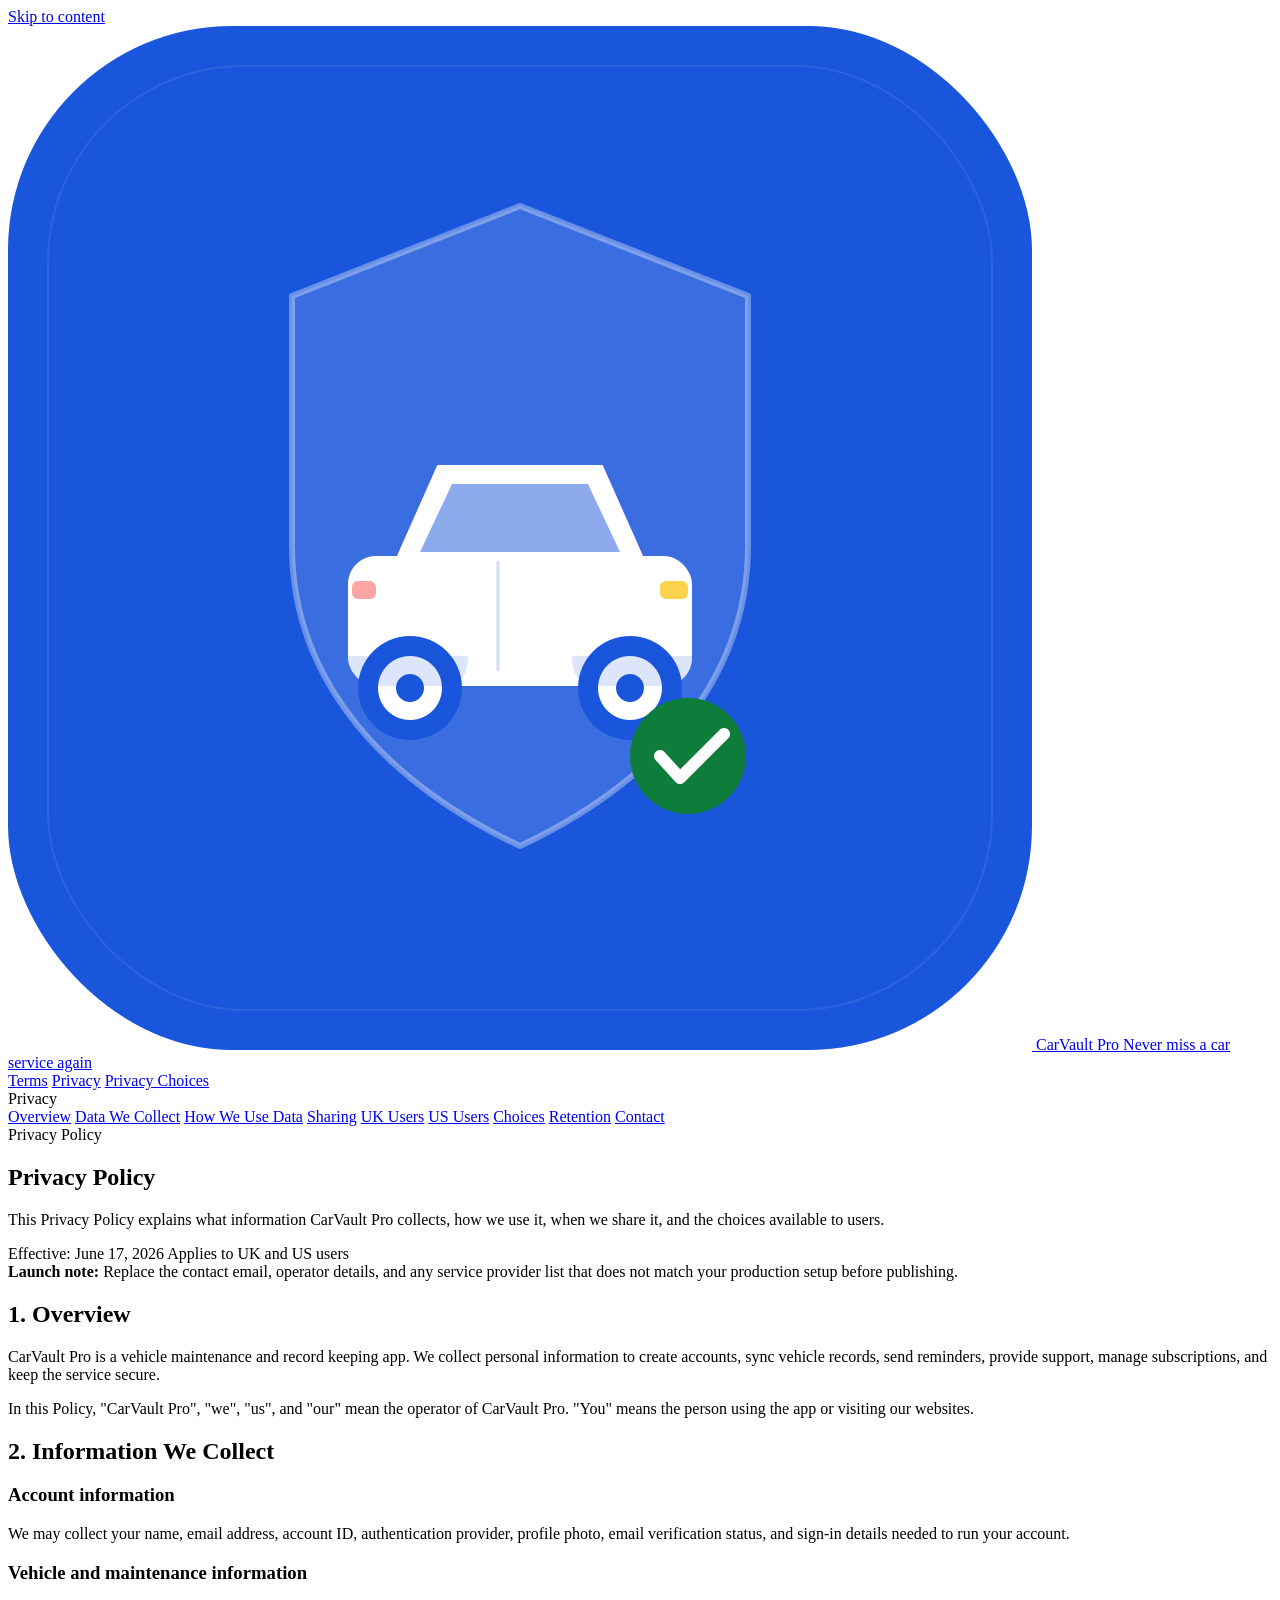
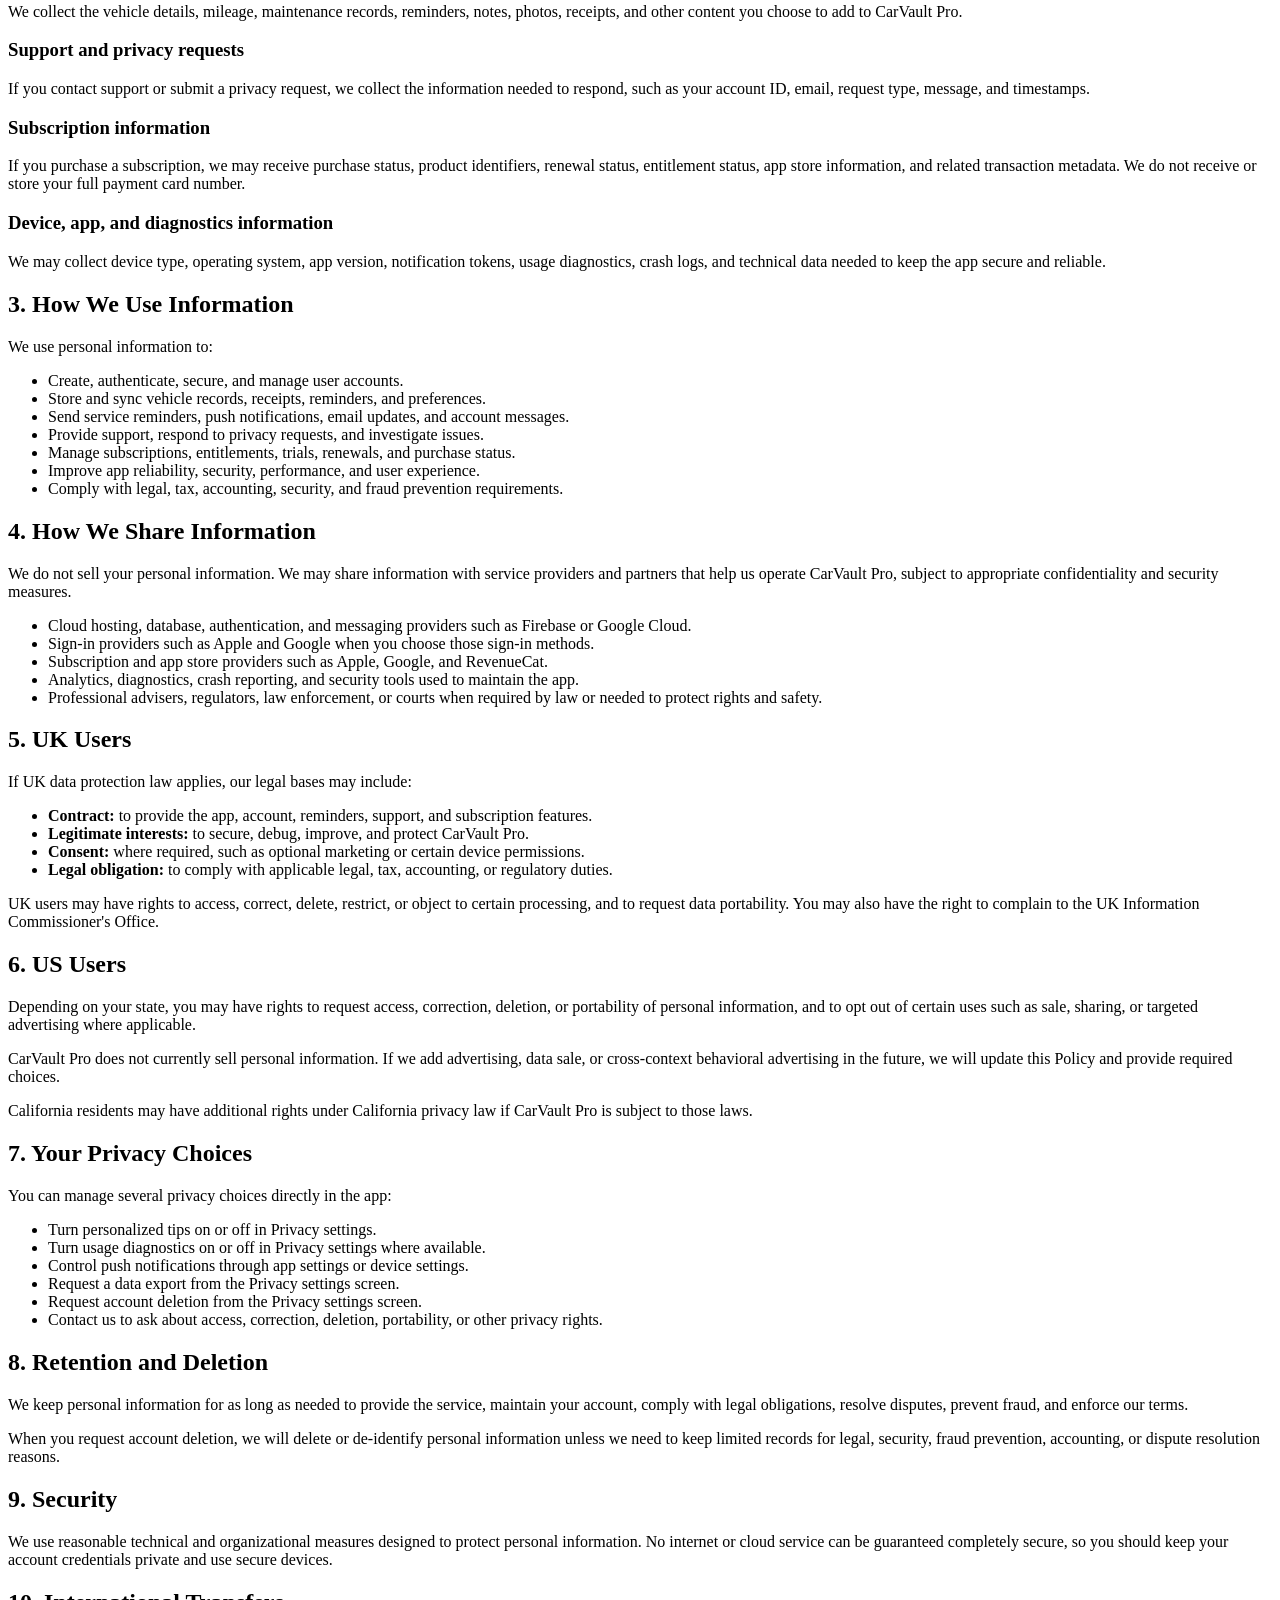
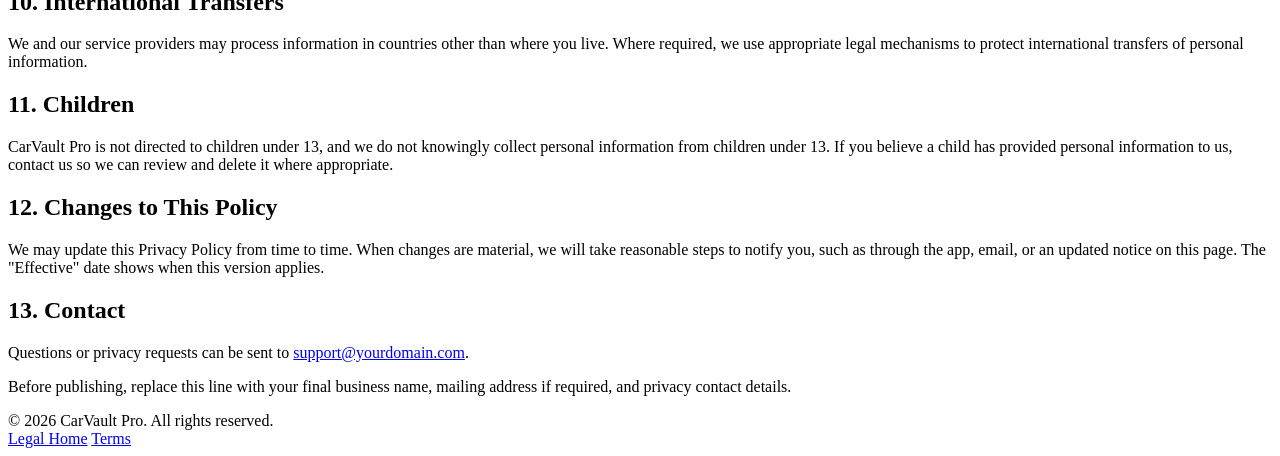
==== index.html @ 76d5ba8a "first commit" ====
<!doctype html>
<html lang="en">
  <head>
    <meta charset="utf-8">
    <meta name="viewport" content="width=device-width, initial-scale=1">
    <title>Privacy Policy | CarVault Pro</title>
    <meta
      name="description"
      content="Privacy Policy for CarVault Pro."
    >
    <link rel="icon" href="../assets/app_icon.png">
    <link rel="stylesheet" href="../styles.css">
  </head>
  <body>
    <a class="skip-link" href="#main">Skip to content</a>
    <header class="site-header">
      <div class="nav">
        <a class="brand" href="../index.html" aria-label="CarVault Pro legal home">
          <img class="brand-mark" src="../assets/app_icon.png" alt="">
          <span class="brand-text">
            <span class="brand-name">CarVault Pro</span>
            <span class="brand-tagline">Never miss a car service again</span>
          </span>
        </a>
        <nav class="nav-links" aria-label="Legal navigation">
          <a class="nav-link" href="../terms/">Terms</a>
          <a class="nav-link" aria-current="page" href="./">Privacy</a>
          <a class="nav-link" href="#choices">Privacy Choices</a>
        </nav>
      </div>
    </header>

    <main id="main" class="page-shell">
      <aside class="toc" aria-label="Privacy sections">
        <div class="toc-title">Privacy</div>
        <nav>
          <a href="#overview">Overview</a>
          <a href="#data">Data We Collect</a>
          <a href="#use">How We Use Data</a>
          <a href="#sharing">Sharing</a>
          <a href="#uk">UK Users</a>
          <a href="#us">US Users</a>
          <a href="#choices">Choices</a>
          <a href="#retention">Retention</a>
          <a href="#contact">Contact</a>
        </nav>
      </aside>

      <article class="legal-document">
        <header class="document-header">
          <span class="eyebrow">Privacy Policy</span>
          <h1>Privacy Policy</h1>
          <p class="lead">
            This Privacy Policy explains what information CarVault Pro collects,
            how we use it, when we share it, and the choices available to users.
          </p>
          <div class="document-meta">
            <span class="meta-pill">Effective: June 17, 2026</span>
            <span class="meta-pill">Applies to UK and US users</span>
          </div>
          <div class="notice-box">
            <strong>Launch note:</strong> Replace the contact email, operator
            details, and any service provider list that does not match your
            production setup before publishing.
          </div>
        </header>

        <section id="overview">
          <h2>1. Overview</h2>
          <p>
            CarVault Pro is a vehicle maintenance and record keeping app. We
            collect personal information to create accounts, sync vehicle
            records, send reminders, provide support, manage subscriptions, and
            keep the service secure.
          </p>
          <p>
            In this Policy, "CarVault Pro", "we", "us", and "our" mean the
            operator of CarVault Pro. "You" means the person using the app or
            visiting our websites.
          </p>
        </section>

        <section id="data">
          <h2>2. Information We Collect</h2>
          <h3>Account information</h3>
          <p>
            We may collect your name, email address, account ID, authentication
            provider, profile photo, email verification status, and sign-in
            details needed to run your account.
          </p>

          <h3>Vehicle and maintenance information</h3>
          <p>
            We collect the vehicle details, mileage, maintenance records,
            reminders, notes, photos, receipts, and other content you choose to
            add to CarVault Pro.
          </p>

          <h3>Support and privacy requests</h3>
          <p>
            If you contact support or submit a privacy request, we collect the
            information needed to respond, such as your account ID, email,
            request type, message, and timestamps.
          </p>

          <h3>Subscription information</h3>
          <p>
            If you purchase a subscription, we may receive purchase status,
            product identifiers, renewal status, entitlement status, app store
            information, and related transaction metadata. We do not receive or
            store your full payment card number.
          </p>

          <h3>Device, app, and diagnostics information</h3>
          <p>
            We may collect device type, operating system, app version,
            notification tokens, usage diagnostics, crash logs, and technical
            data needed to keep the app secure and reliable.
          </p>
        </section>

        <section id="use">
          <h2>3. How We Use Information</h2>
          <p>We use personal information to:</p>
          <ul>
            <li>Create, authenticate, secure, and manage user accounts.</li>
            <li>Store and sync vehicle records, receipts, reminders, and preferences.</li>
            <li>Send service reminders, push notifications, email updates, and account messages.</li>
            <li>Provide support, respond to privacy requests, and investigate issues.</li>
            <li>Manage subscriptions, entitlements, trials, renewals, and purchase status.</li>
            <li>Improve app reliability, security, performance, and user experience.</li>
            <li>Comply with legal, tax, accounting, security, and fraud prevention requirements.</li>
          </ul>
        </section>

        <section id="sharing">
          <h2>4. How We Share Information</h2>
          <p>
            We do not sell your personal information. We may share information
            with service providers and partners that help us operate CarVault
            Pro, subject to appropriate confidentiality and security measures.
          </p>
          <ul>
            <li>Cloud hosting, database, authentication, and messaging providers such as Firebase or Google Cloud.</li>
            <li>Sign-in providers such as Apple and Google when you choose those sign-in methods.</li>
            <li>Subscription and app store providers such as Apple, Google, and RevenueCat.</li>
            <li>Analytics, diagnostics, crash reporting, and security tools used to maintain the app.</li>
            <li>Professional advisers, regulators, law enforcement, or courts when required by law or needed to protect rights and safety.</li>
          </ul>
        </section>

        <section id="uk">
          <h2>5. UK Users</h2>
          <p>
            If UK data protection law applies, our legal bases may include:
          </p>
          <ul>
            <li><strong>Contract:</strong> to provide the app, account, reminders, support, and subscription features.</li>
            <li><strong>Legitimate interests:</strong> to secure, debug, improve, and protect CarVault Pro.</li>
            <li><strong>Consent:</strong> where required, such as optional marketing or certain device permissions.</li>
            <li><strong>Legal obligation:</strong> to comply with applicable legal, tax, accounting, or regulatory duties.</li>
          </ul>
          <p>
            UK users may have rights to access, correct, delete, restrict, or
            object to certain processing, and to request data portability. You
            may also have the right to complain to the UK Information
            Commissioner's Office.
          </p>
        </section>

        <section id="us">
          <h2>6. US Users</h2>
          <p>
            Depending on your state, you may have rights to request access,
            correction, deletion, or portability of personal information, and to
            opt out of certain uses such as sale, sharing, or targeted
            advertising where applicable.
          </p>
          <p>
            CarVault Pro does not currently sell personal information. If we add
            advertising, data sale, or cross-context behavioral advertising in
            the future, we will update this Policy and provide required choices.
          </p>
          <p>
            California residents may have additional rights under California
            privacy law if CarVault Pro is subject to those laws.
          </p>
        </section>

        <section id="choices">
          <h2>7. Your Privacy Choices</h2>
          <p>
            You can manage several privacy choices directly in the app:
          </p>
          <ul>
            <li>Turn personalized tips on or off in Privacy settings.</li>
            <li>Turn usage diagnostics on or off in Privacy settings where available.</li>
            <li>Control push notifications through app settings or device settings.</li>
            <li>Request a data export from the Privacy settings screen.</li>
            <li>Request account deletion from the Privacy settings screen.</li>
            <li>Contact us to ask about access, correction, deletion, portability, or other privacy rights.</li>
          </ul>
        </section>

        <section id="retention">
          <h2>8. Retention and Deletion</h2>
          <p>
            We keep personal information for as long as needed to provide the
            service, maintain your account, comply with legal obligations,
            resolve disputes, prevent fraud, and enforce our terms.
          </p>
          <p>
            When you request account deletion, we will delete or de-identify
            personal information unless we need to keep limited records for
            legal, security, fraud prevention, accounting, or dispute resolution
            reasons.
          </p>
        </section>

        <section id="security">
          <h2>9. Security</h2>
          <p>
            We use reasonable technical and organizational measures designed to
            protect personal information. No internet or cloud service can be
            guaranteed completely secure, so you should keep your account
            credentials private and use secure devices.
          </p>
        </section>

        <section id="international">
          <h2>10. International Transfers</h2>
          <p>
            We and our service providers may process information in countries
            other than where you live. Where required, we use appropriate legal
            mechanisms to protect international transfers of personal
            information.
          </p>
        </section>

        <section id="children">
          <h2>11. Children</h2>
          <p>
            CarVault Pro is not directed to children under 13, and we do not
            knowingly collect personal information from children under 13. If
            you believe a child has provided personal information to us, contact
            us so we can review and delete it where appropriate.
          </p>
        </section>

        <section id="changes">
          <h2>12. Changes to This Policy</h2>
          <p>
            We may update this Privacy Policy from time to time. When changes
            are material, we will take reasonable steps to notify you, such as
            through the app, email, or an updated notice on this page. The
            "Effective" date shows when this version applies.
          </p>
        </section>

        <section id="contact">
          <h2>13. Contact</h2>
          <p>
            Questions or privacy requests can be sent to
            <a href="mailto:support@yourdomain.com">support@yourdomain.com</a>.
          </p>
          <p>
            Before publishing, replace this line with your final business name,
            mailing address if required, and privacy contact details.
          </p>
        </section>
      </article>
    </main>

    <footer class="site-footer">
      <div class="footer-inner">
        <span>&copy; 2026 CarVault Pro. All rights reserved.</span>
        <nav class="footer-links" aria-label="Footer navigation">
          <a href="../index.html">Legal Home</a>
          <a href="../terms/">Terms</a>
        </nav>
      </div>
    </footer>
  </body>
</html>
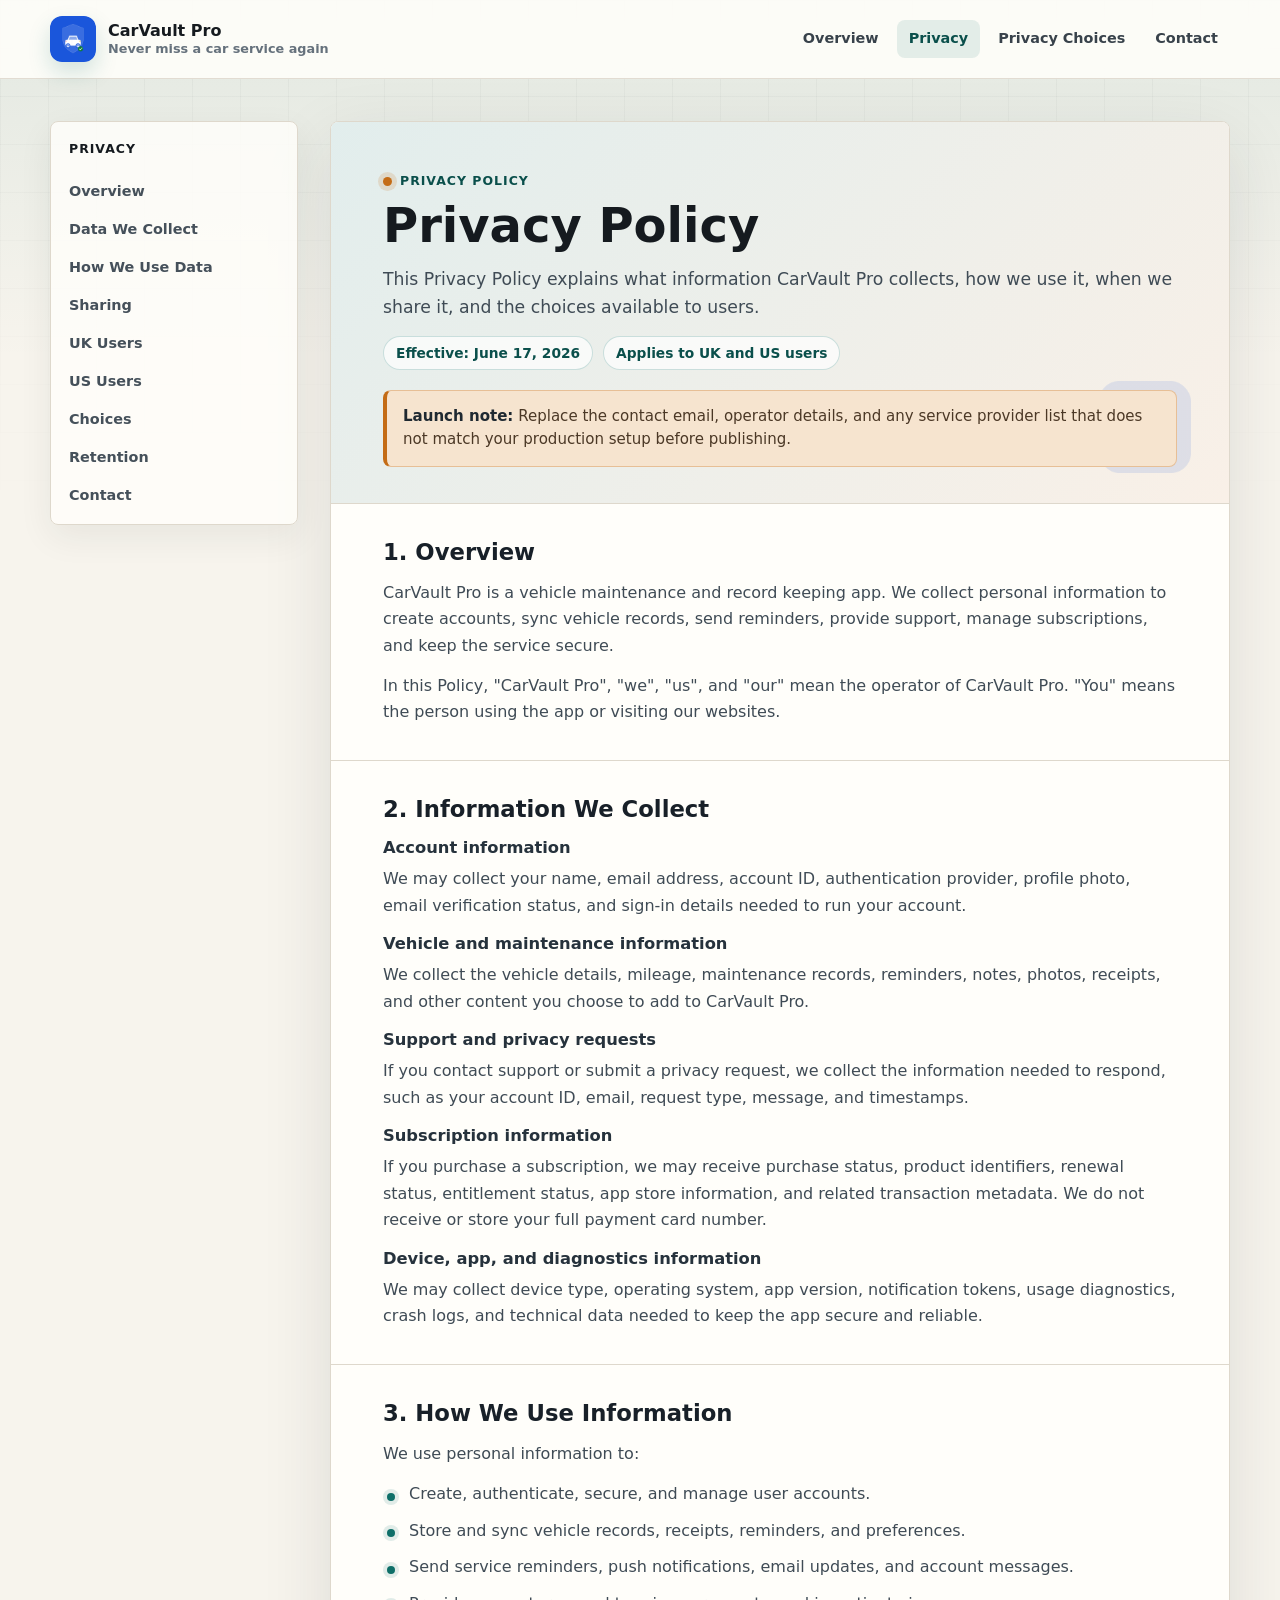
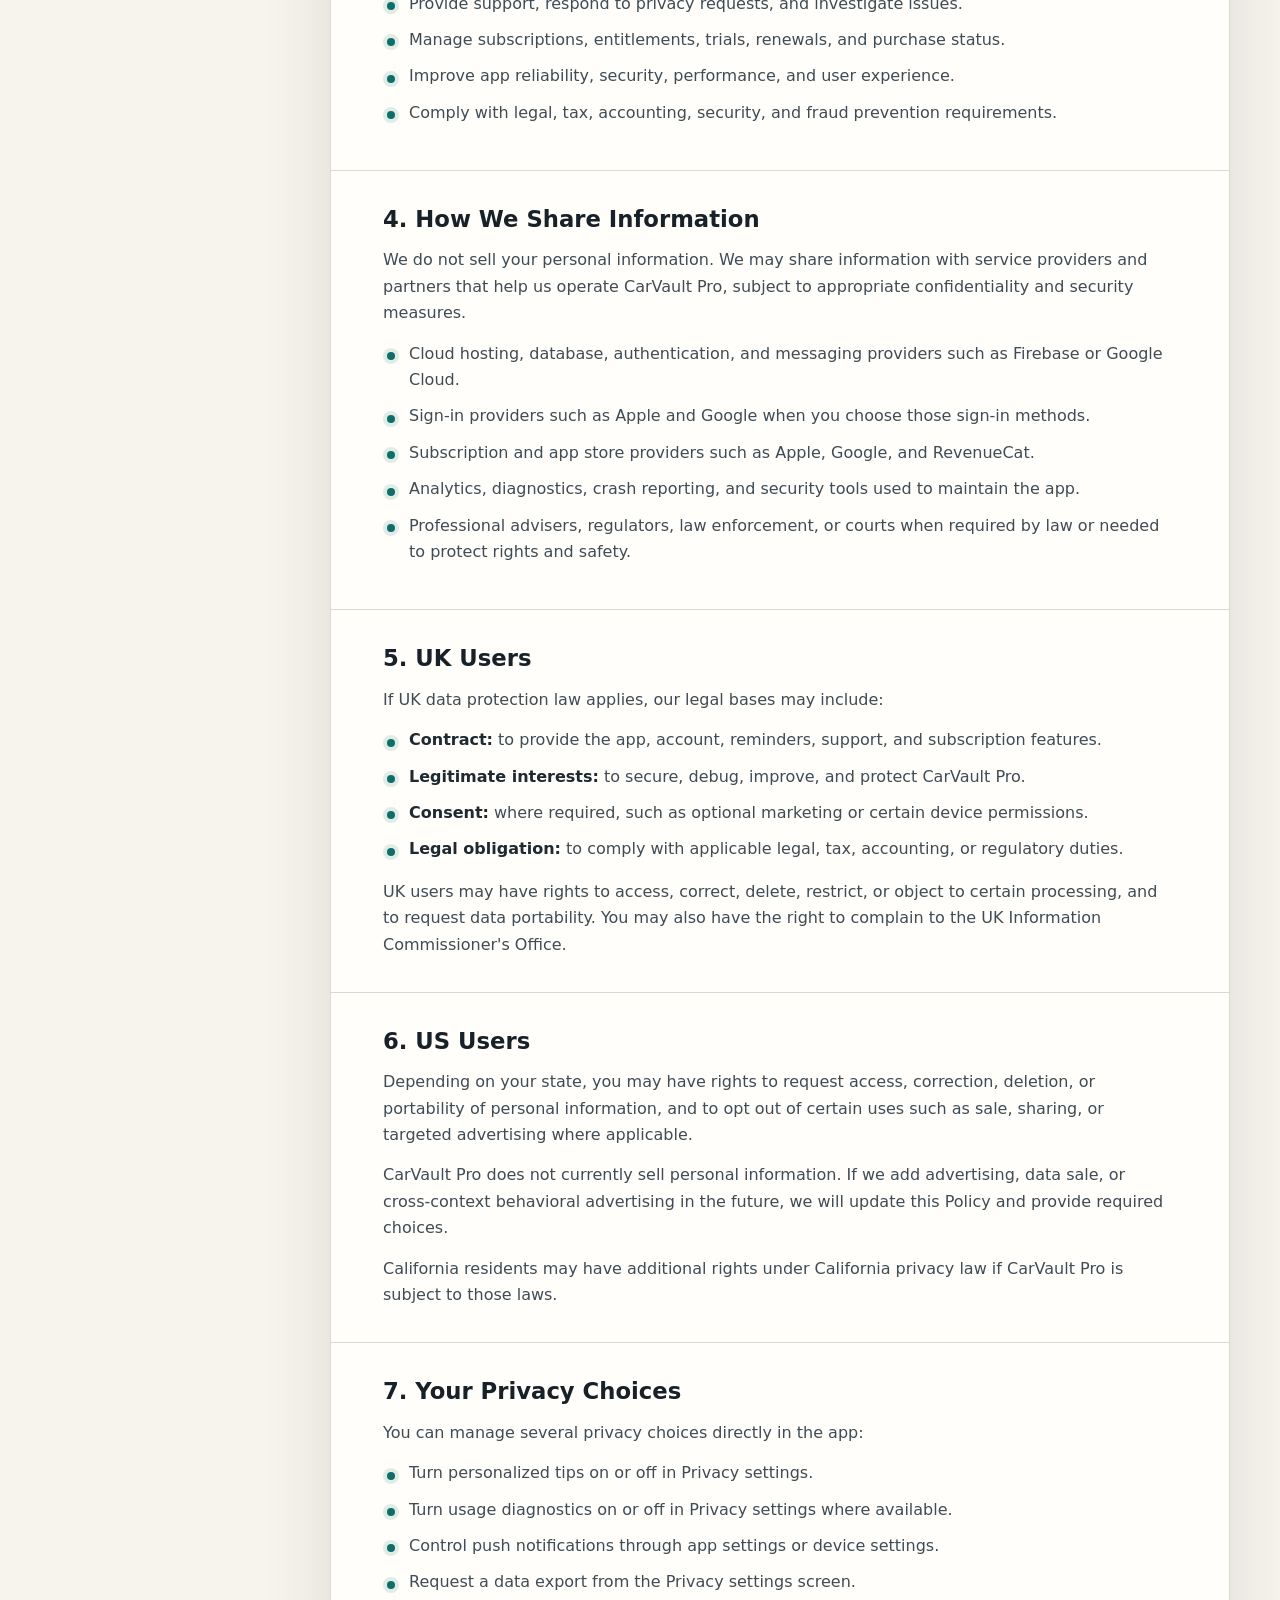
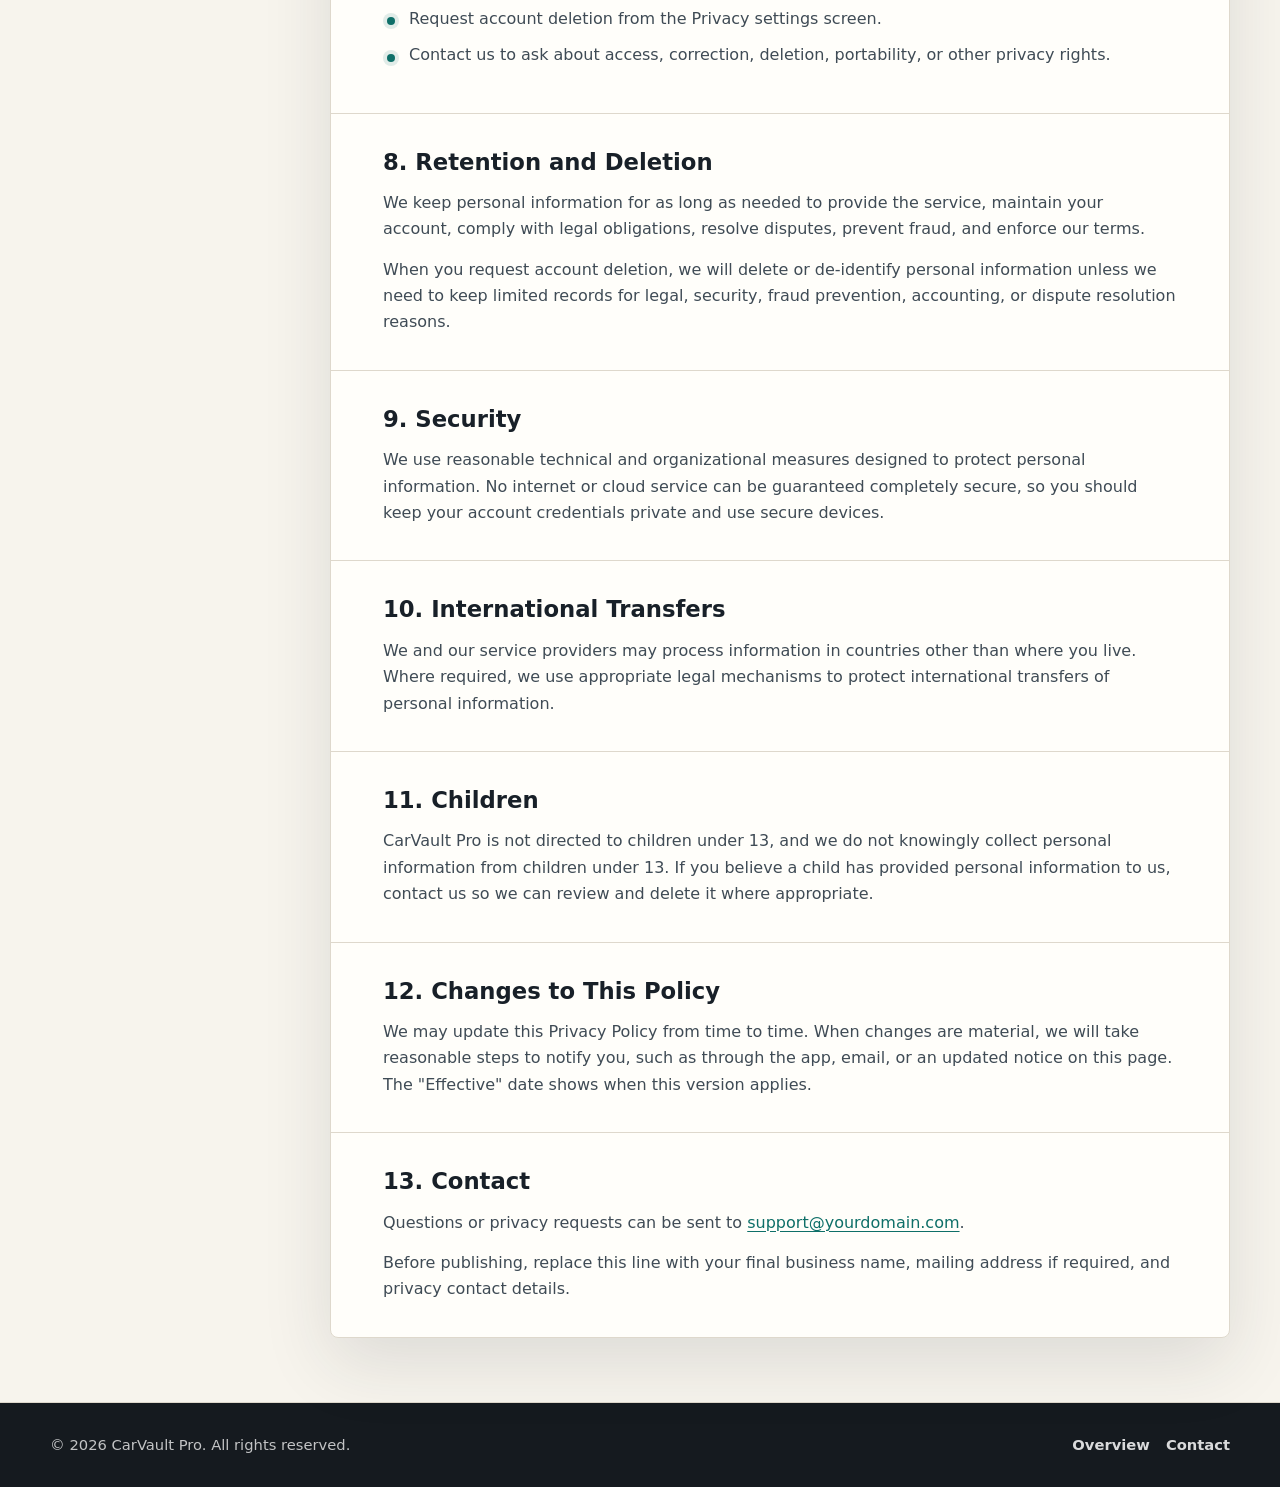
==== commit 255b224f: "latest" ====
--- a/index.html
+++ b/index.html
@@ -8,24 +8,692 @@
       name="description"
       content="Privacy Policy for CarVault Pro."
     >
-    <link rel="icon" href="../assets/app_icon.png">
-    <link rel="stylesheet" href="../styles.css">
+    <link rel="icon" href="assets/app_icon.png">
+    <style>
+      :root {
+        --bg: #f7f4ed;
+        --surface: #fffefa;
+        --surface-strong: #ffffff;
+        --ink: #151a1f;
+        --muted: #65717c;
+        --line: #ded8cc;
+        --brand: #0e6f68;
+        --brand-strong: #0a4f4b;
+        --accent: #c46c16;
+        --accent-soft: #f6e4cf;
+        --shadow: 0 24px 70px rgba(31, 39, 46, 0.12);
+        --radius: 8px;
+        --header-height: 78px;
+      }
+
+      * {
+        box-sizing: border-box;
+      }
+
+      html {
+        scroll-behavior: smooth;
+        scroll-padding-top: 104px;
+      }
+
+      body {
+        margin: 0;
+        min-width: 320px;
+        overflow-x: hidden;
+        color: var(--ink);
+        background:
+          linear-gradient(180deg, rgba(14, 111, 104, 0.09) 0, rgba(14, 111, 104, 0) 360px),
+          var(--bg);
+        font-family:
+          Inter, ui-sans-serif, system-ui, -apple-system, BlinkMacSystemFont,
+          "Segoe UI", sans-serif;
+        line-height: 1.65;
+        text-rendering: optimizeLegibility;
+      }
+
+      body::before {
+        position: fixed;
+        inset: 0;
+        z-index: -1;
+        pointer-events: none;
+        content: "";
+        background-image:
+          linear-gradient(rgba(21, 26, 31, 0.035) 1px, transparent 1px),
+          linear-gradient(90deg, rgba(21, 26, 31, 0.035) 1px, transparent 1px);
+        background-size: 48px 48px;
+        mask-image: linear-gradient(180deg, #000 0, transparent 520px);
+      }
+
+      a {
+        color: var(--brand);
+        text-decoration-thickness: 0.08em;
+        text-underline-offset: 0.2em;
+      }
+
+      a:hover {
+        color: var(--brand-strong);
+      }
+
+      .skip-link {
+        position: fixed;
+        top: 12px;
+        left: 12px;
+        z-index: 20;
+        padding: 10px 14px;
+        border-radius: var(--radius);
+        color: var(--surface-strong);
+        background: var(--ink);
+        transform: translateY(-150%);
+        transition: transform 160ms ease;
+      }
+
+      .skip-link:focus {
+        transform: translateY(0);
+      }
+
+      .site-header {
+        position: sticky;
+        top: 0;
+        z-index: 10;
+        border-bottom: 1px solid rgba(222, 216, 204, 0.86);
+        background: rgba(255, 254, 250, 0.88);
+        backdrop-filter: blur(18px);
+      }
+
+      .nav,
+      .page-shell,
+      .footer-inner {
+        width: min(1180px, calc(100% - 48px));
+        margin: 0 auto;
+      }
+
+      .nav {
+        min-height: var(--header-height);
+        display: flex;
+        align-items: center;
+        justify-content: space-between;
+        gap: 24px;
+      }
+
+      .brand {
+        min-width: 0;
+        display: inline-flex;
+        align-items: center;
+        gap: 12px;
+        color: var(--ink);
+        text-decoration: none;
+      }
+
+      .brand-mark {
+        width: 46px;
+        height: 46px;
+        flex: 0 0 auto;
+        border-radius: 12px;
+        box-shadow: 0 10px 22px rgba(14, 111, 104, 0.18);
+      }
+
+      .brand-text {
+        min-width: 0;
+        display: grid;
+        gap: 1px;
+      }
+
+      .brand-name {
+        overflow: hidden;
+        color: var(--ink);
+        font-size: 1rem;
+        font-weight: 800;
+        line-height: 1.2;
+        text-overflow: ellipsis;
+        white-space: nowrap;
+      }
+
+      .brand-tagline {
+        overflow: hidden;
+        color: var(--muted);
+        font-size: 0.8rem;
+        font-weight: 600;
+        line-height: 1.2;
+        text-overflow: ellipsis;
+        white-space: nowrap;
+      }
+
+      .nav-links {
+        display: flex;
+        align-items: center;
+        gap: 6px;
+      }
+
+      .nav-link {
+        min-height: 38px;
+        display: inline-flex;
+        align-items: center;
+        justify-content: center;
+        padding: 8px 12px;
+        border-radius: var(--radius);
+        color: #38424b;
+        font-size: 0.9rem;
+        font-weight: 700;
+        line-height: 1.2;
+        text-decoration: none;
+        white-space: nowrap;
+      }
+
+      .nav-link:hover,
+      .nav-link[aria-current="page"] {
+        color: var(--brand-strong);
+        background: rgba(14, 111, 104, 0.1);
+      }
+
+      .page-shell {
+        display: grid;
+        grid-template-columns: 248px minmax(0, 1fr);
+        gap: 32px;
+        align-items: start;
+        padding: 42px 0 64px;
+      }
+
+      .toc {
+        position: sticky;
+        top: calc(var(--header-height) + 22px);
+        min-width: 0;
+        overflow: hidden;
+        border: 1px solid var(--line);
+        border-radius: var(--radius);
+        background: rgba(255, 254, 250, 0.82);
+        box-shadow: 0 12px 34px rgba(31, 39, 46, 0.07);
+      }
+
+      .toc-title {
+        padding: 17px 18px 12px;
+        color: var(--ink);
+        font-size: 0.78rem;
+        font-weight: 850;
+        letter-spacing: 0.08em;
+        text-transform: uppercase;
+      }
+
+      .toc nav {
+        display: grid;
+        padding: 0 10px 10px;
+      }
+
+      .toc a {
+        min-height: 38px;
+        display: flex;
+        align-items: center;
+        padding: 8px;
+        border-radius: var(--radius);
+        color: #45505a;
+        font-size: 0.9rem;
+        font-weight: 700;
+        line-height: 1.25;
+        text-decoration: none;
+      }
+
+      .toc a:hover,
+      .toc a:focus-visible {
+        color: var(--brand-strong);
+        background: rgba(14, 111, 104, 0.1);
+        outline: none;
+      }
+
+      .legal-document {
+        min-width: 0;
+        overflow: hidden;
+        border: 1px solid var(--line);
+        border-radius: var(--radius);
+        background: var(--surface);
+        box-shadow: var(--shadow);
+      }
+
+      .document-header {
+        position: relative;
+        padding: 46px 52px 36px;
+        border-bottom: 1px solid var(--line);
+        background:
+          linear-gradient(135deg, rgba(14, 111, 104, 0.12), rgba(196, 108, 22, 0.1)),
+          var(--surface-strong);
+      }
+
+      .document-header::after {
+        position: absolute;
+        right: 38px;
+        bottom: 30px;
+        width: 92px;
+        height: 92px;
+        content: "";
+        background: url("assets/app_icon.png") center / contain no-repeat;
+        opacity: 0.11;
+      }
+
+      .eyebrow {
+        display: inline-flex;
+        align-items: center;
+        gap: 8px;
+        margin-bottom: 12px;
+        color: var(--brand-strong);
+        font-size: 0.78rem;
+        font-weight: 850;
+        letter-spacing: 0.08em;
+        line-height: 1.2;
+        text-transform: uppercase;
+      }
+
+      .eyebrow::before {
+        width: 9px;
+        height: 9px;
+        border-radius: 99px;
+        content: "";
+        background: var(--accent);
+        box-shadow: 0 0 0 5px rgba(196, 108, 22, 0.16);
+      }
+
+      h1,
+      h2,
+      h3,
+      p {
+        margin-top: 0;
+      }
+
+      h1 {
+        max-width: 720px;
+        margin-bottom: 14px;
+        font-size: 3rem;
+        line-height: 1.04;
+        letter-spacing: 0;
+      }
+
+      h2 {
+        margin-bottom: 14px;
+        color: #182028;
+        font-size: 1.42rem;
+        line-height: 1.25;
+        letter-spacing: 0;
+      }
+
+      h3 {
+        margin-bottom: 8px;
+        color: #26323c;
+        font-size: 1.02rem;
+        line-height: 1.3;
+        letter-spacing: 0;
+      }
+
+      .lead {
+        max-width: 760px;
+        margin-bottom: 22px;
+        color: #3f4b55;
+        font-size: 1.08rem;
+        line-height: 1.65;
+      }
+
+      .document-meta {
+        display: flex;
+        flex-wrap: wrap;
+        gap: 10px;
+        margin-bottom: 20px;
+      }
+
+      .meta-pill {
+        display: inline-flex;
+        align-items: center;
+        min-height: 34px;
+        padding: 7px 12px;
+        border: 1px solid rgba(14, 111, 104, 0.2);
+        border-radius: 999px;
+        color: var(--brand-strong);
+        background: rgba(255, 255, 255, 0.7);
+        font-size: 0.86rem;
+        font-weight: 800;
+        line-height: 1.2;
+      }
+
+      .notice-box {
+        position: relative;
+        z-index: 1;
+        max-width: 840px;
+        padding: 14px 16px;
+        border: 1px solid rgba(196, 108, 22, 0.3);
+        border-left: 4px solid var(--accent);
+        border-radius: var(--radius);
+        color: #4b3826;
+        background: var(--accent-soft);
+        font-size: 0.94rem;
+        line-height: 1.55;
+      }
+
+      .legal-document section {
+        padding: 34px 52px;
+        border-bottom: 1px solid var(--line);
+      }
+
+      .legal-document section:last-child {
+        border-bottom: 0;
+      }
+
+      .legal-document p {
+        max-width: 850px;
+        margin-bottom: 14px;
+        color: #3f4b55;
+        overflow-wrap: break-word;
+      }
+
+      .legal-document p:last-child,
+      .legal-document ul:last-child {
+        margin-bottom: 0;
+      }
+
+      .legal-document ul {
+        max-width: 870px;
+        margin: 0 0 16px;
+        padding-left: 0;
+        list-style: none;
+      }
+
+      .legal-document li {
+        position: relative;
+        margin: 10px 0;
+        padding-left: 26px;
+        color: #3f4b55;
+        overflow-wrap: break-word;
+      }
+
+      .legal-document li::before {
+        position: absolute;
+        top: 0.72em;
+        left: 4px;
+        width: 8px;
+        height: 8px;
+        border-radius: 99px;
+        content: "";
+        background: var(--brand);
+        box-shadow: 0 0 0 4px rgba(14, 111, 104, 0.12);
+      }
+
+      strong {
+        color: #1f2931;
+      }
+
+      .site-footer {
+        border-top: 1px solid var(--line);
+        background: #151a1f;
+        color: rgba(255, 255, 255, 0.74);
+      }
+
+      .footer-inner {
+        min-height: 84px;
+        display: flex;
+        align-items: center;
+        justify-content: space-between;
+        gap: 18px;
+        padding: 20px 0;
+        font-size: 0.92rem;
+      }
+
+      .footer-links {
+        display: flex;
+        align-items: center;
+        gap: 16px;
+      }
+
+      .footer-links a {
+        color: rgba(255, 255, 255, 0.84);
+        font-weight: 700;
+        text-decoration: none;
+      }
+
+      .footer-links a:hover {
+        color: #ffffff;
+      }
+
+      :focus-visible {
+        outline: 3px solid rgba(14, 111, 104, 0.32);
+        outline-offset: 3px;
+      }
+
+      @media (max-width: 940px) {
+        :root {
+          --header-height: 72px;
+        }
+
+        .nav,
+        .page-shell,
+        .footer-inner {
+          width: min(100% - 32px, 760px);
+        }
+
+        .nav {
+          gap: 16px;
+        }
+
+        .brand-tagline {
+          display: none;
+        }
+
+        .nav-links {
+          overflow-x: auto;
+          justify-content: flex-end;
+          max-width: 56vw;
+          padding: 8px 0;
+          scrollbar-width: none;
+        }
+
+        .nav-links::-webkit-scrollbar {
+          display: none;
+        }
+
+        .page-shell {
+          grid-template-columns: minmax(0, 1fr);
+          gap: 18px;
+          padding-top: 24px;
+        }
+
+        .toc {
+          position: static;
+        }
+
+        .toc-title {
+          display: none;
+        }
+
+        .toc nav {
+          display: flex;
+          gap: 6px;
+          overflow-x: auto;
+          padding: 10px;
+          scrollbar-width: none;
+        }
+
+        .toc nav::-webkit-scrollbar {
+          display: none;
+        }
+
+        .toc a {
+          flex: 0 0 auto;
+          min-height: 36px;
+          padding: 8px 11px;
+          white-space: nowrap;
+        }
+
+        .document-header,
+        .legal-document section {
+          padding-right: 34px;
+          padding-left: 34px;
+        }
+
+        h1 {
+          font-size: 2.45rem;
+        }
+      }
+
+      @media (max-width: 640px) {
+        html {
+          scroll-padding-top: 86px;
+        }
+
+        body {
+          line-height: 1.6;
+        }
+
+        .nav,
+        .page-shell,
+        .footer-inner {
+          width: min(100% - 24px, 560px);
+        }
+
+        .site-header {
+          position: static;
+        }
+
+        .nav {
+          min-height: auto;
+          align-items: stretch;
+          flex-direction: column;
+          gap: 12px;
+          padding: 14px 0;
+        }
+
+        .brand {
+          width: 100%;
+        }
+
+        .brand-mark {
+          width: 42px;
+          height: 42px;
+        }
+
+        .brand-tagline {
+          display: block;
+        }
+
+        .nav-links {
+          width: 100%;
+          max-width: none;
+          flex-wrap: wrap;
+          justify-content: flex-start;
+          overflow: visible;
+          padding: 0 0 2px;
+        }
+
+        .nav-link {
+          flex: 1 1 calc(50% - 6px);
+          min-height: 36px;
+          padding: 8px 10px;
+          font-size: 0.86rem;
+        }
+
+        .page-shell {
+          width: 100%;
+          padding: 0 0 38px;
+        }
+
+        .toc {
+          border-right: 0;
+          border-left: 0;
+          border-radius: 0;
+          box-shadow: none;
+        }
+
+        .legal-document {
+          border-right: 0;
+          border-left: 0;
+          border-radius: 0;
+          box-shadow: none;
+        }
+
+        .document-header {
+          padding: 32px 22px 26px;
+        }
+
+        .document-header::after {
+          display: none;
+        }
+
+        h1 {
+          font-size: 2.05rem;
+          line-height: 1.08;
+        }
+
+        h2 {
+          font-size: 1.24rem;
+        }
+
+        .lead {
+          font-size: 1rem;
+        }
+
+        .document-meta {
+          display: grid;
+          grid-template-columns: 1fr;
+        }
+
+        .meta-pill {
+          width: 100%;
+          justify-content: center;
+          text-align: center;
+          border-radius: var(--radius);
+        }
+
+        .legal-document section {
+          padding: 28px 22px;
+        }
+
+        .footer-inner {
+          align-items: flex-start;
+          flex-direction: column;
+        }
+      }
+
+      @media (max-width: 380px) {
+        .nav,
+        .footer-inner {
+          width: min(100% - 20px, 340px);
+        }
+
+        .brand {
+          gap: 10px;
+        }
+
+        .brand-name {
+          font-size: 0.94rem;
+        }
+
+        .brand-tagline {
+          font-size: 0.74rem;
+        }
+
+        .document-header,
+        .legal-document section {
+          padding-right: 16px;
+          padding-left: 16px;
+        }
+
+        h1 {
+          font-size: 1.8rem;
+        }
+
+        .notice-box {
+          padding: 12px;
+        }
+      }
+    </style>
   </head>
   <body>
     <a class="skip-link" href="#main">Skip to content</a>
     <header class="site-header">
       <div class="nav">
-        <a class="brand" href="../index.html" aria-label="CarVault Pro legal home">
-          <img class="brand-mark" src="../assets/app_icon.png" alt="">
+        <a class="brand" href="#main" aria-label="CarVault Pro privacy policy">
+          <img class="brand-mark" src="assets/app_icon.png" alt="">
           <span class="brand-text">
             <span class="brand-name">CarVault Pro</span>
             <span class="brand-tagline">Never miss a car service again</span>
           </span>
         </a>
         <nav class="nav-links" aria-label="Legal navigation">
-          <a class="nav-link" href="../terms/">Terms</a>
-          <a class="nav-link" aria-current="page" href="./">Privacy</a>
+          <a class="nav-link" href="#overview">Overview</a>
+          <a class="nav-link" aria-current="page" href="#main">Privacy</a>
           <a class="nav-link" href="#choices">Privacy Choices</a>
+          <a class="nav-link" href="#contact">Contact</a>
         </nav>
       </div>
     </header>
@@ -275,8 +943,8 @@
       <div class="footer-inner">
         <span>&copy; 2026 CarVault Pro. All rights reserved.</span>
         <nav class="footer-links" aria-label="Footer navigation">
-          <a href="../index.html">Legal Home</a>
-          <a href="../terms/">Terms</a>
+          <a href="#overview">Overview</a>
+          <a href="#contact">Contact</a>
         </nav>
       </div>
     </footer>
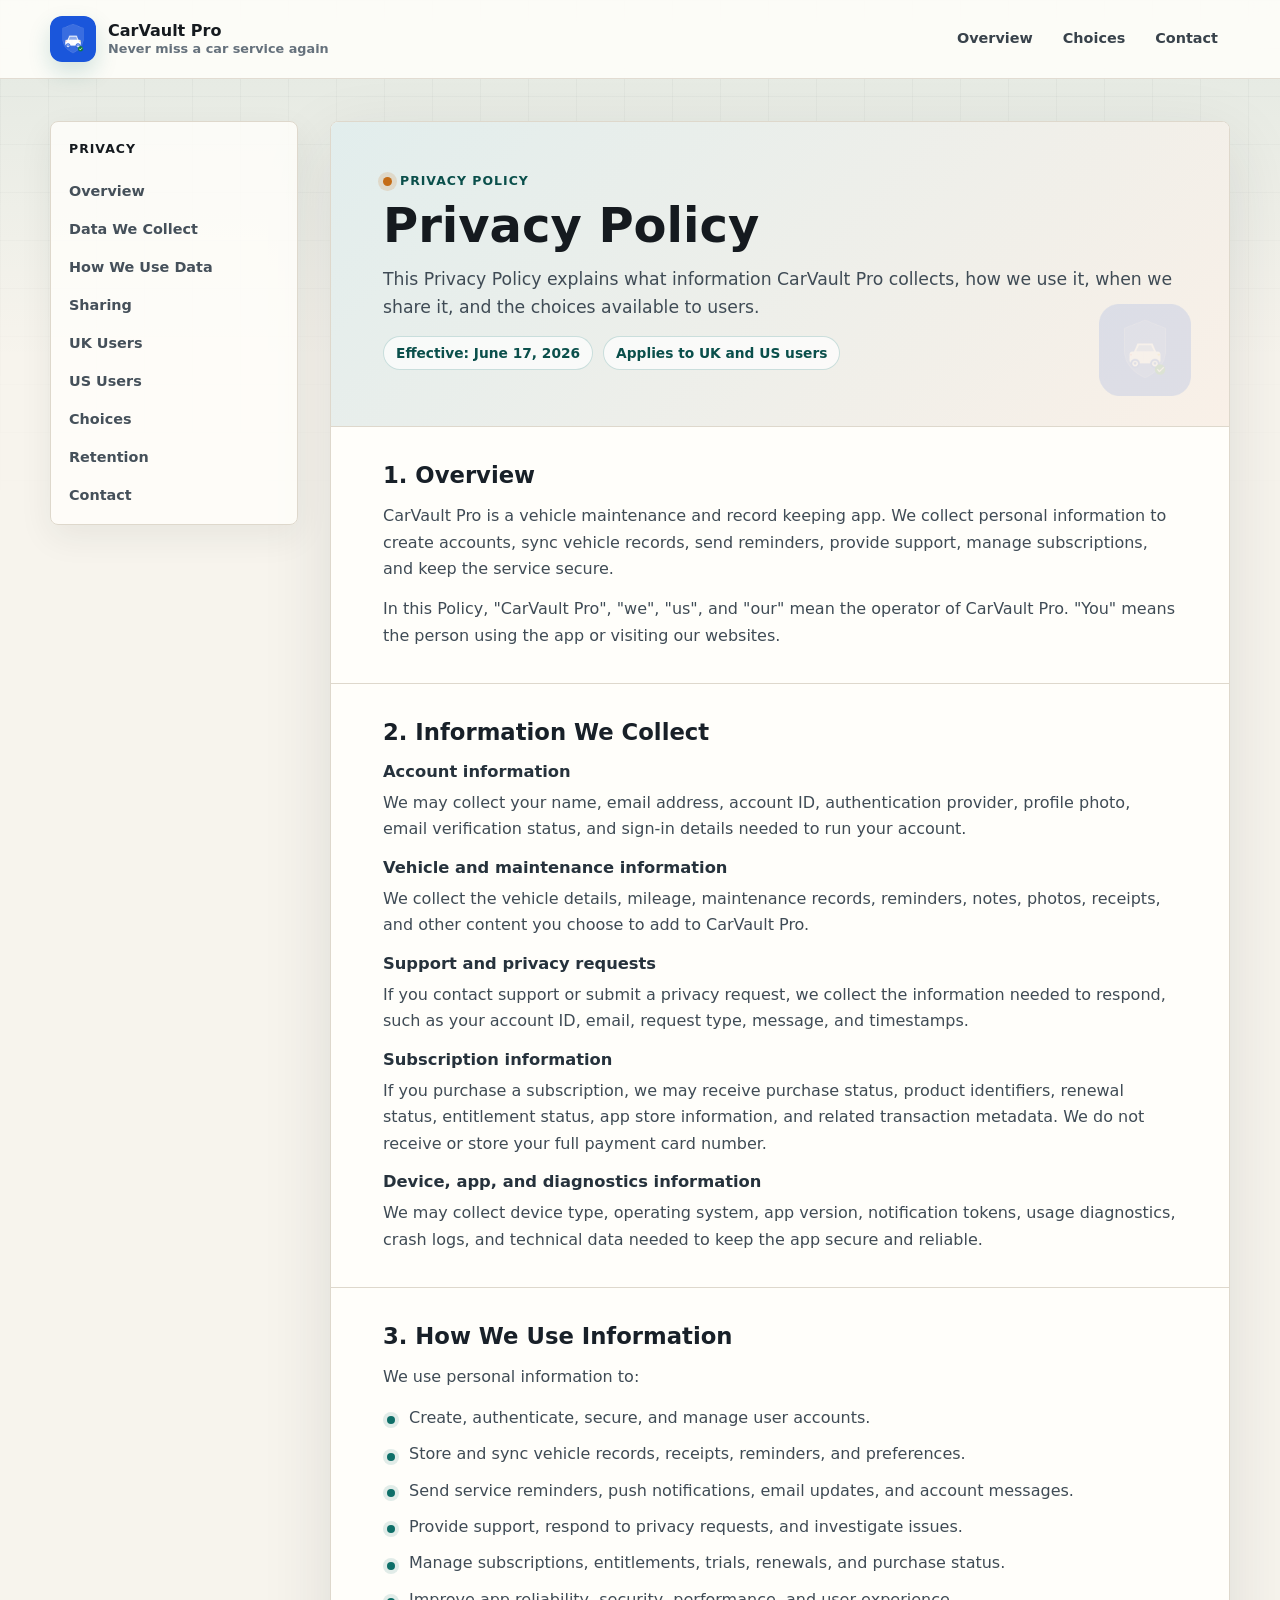
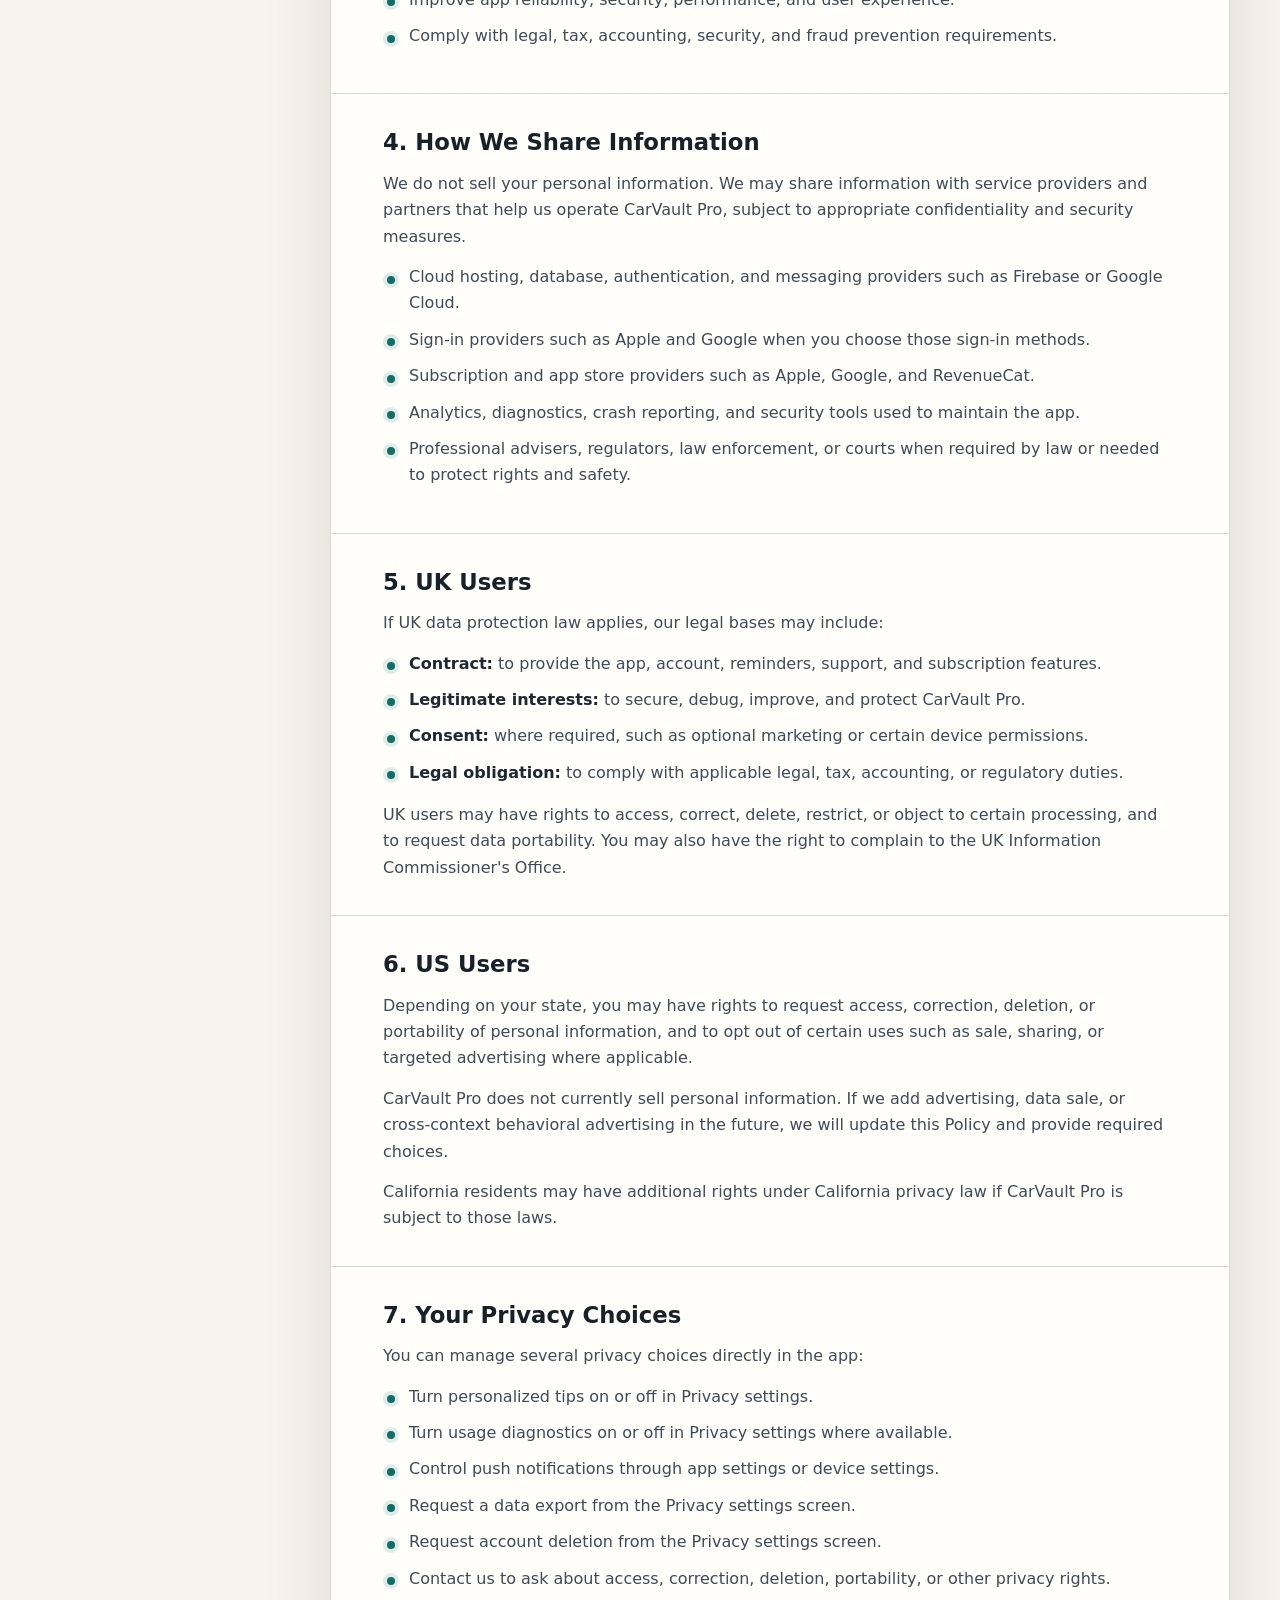
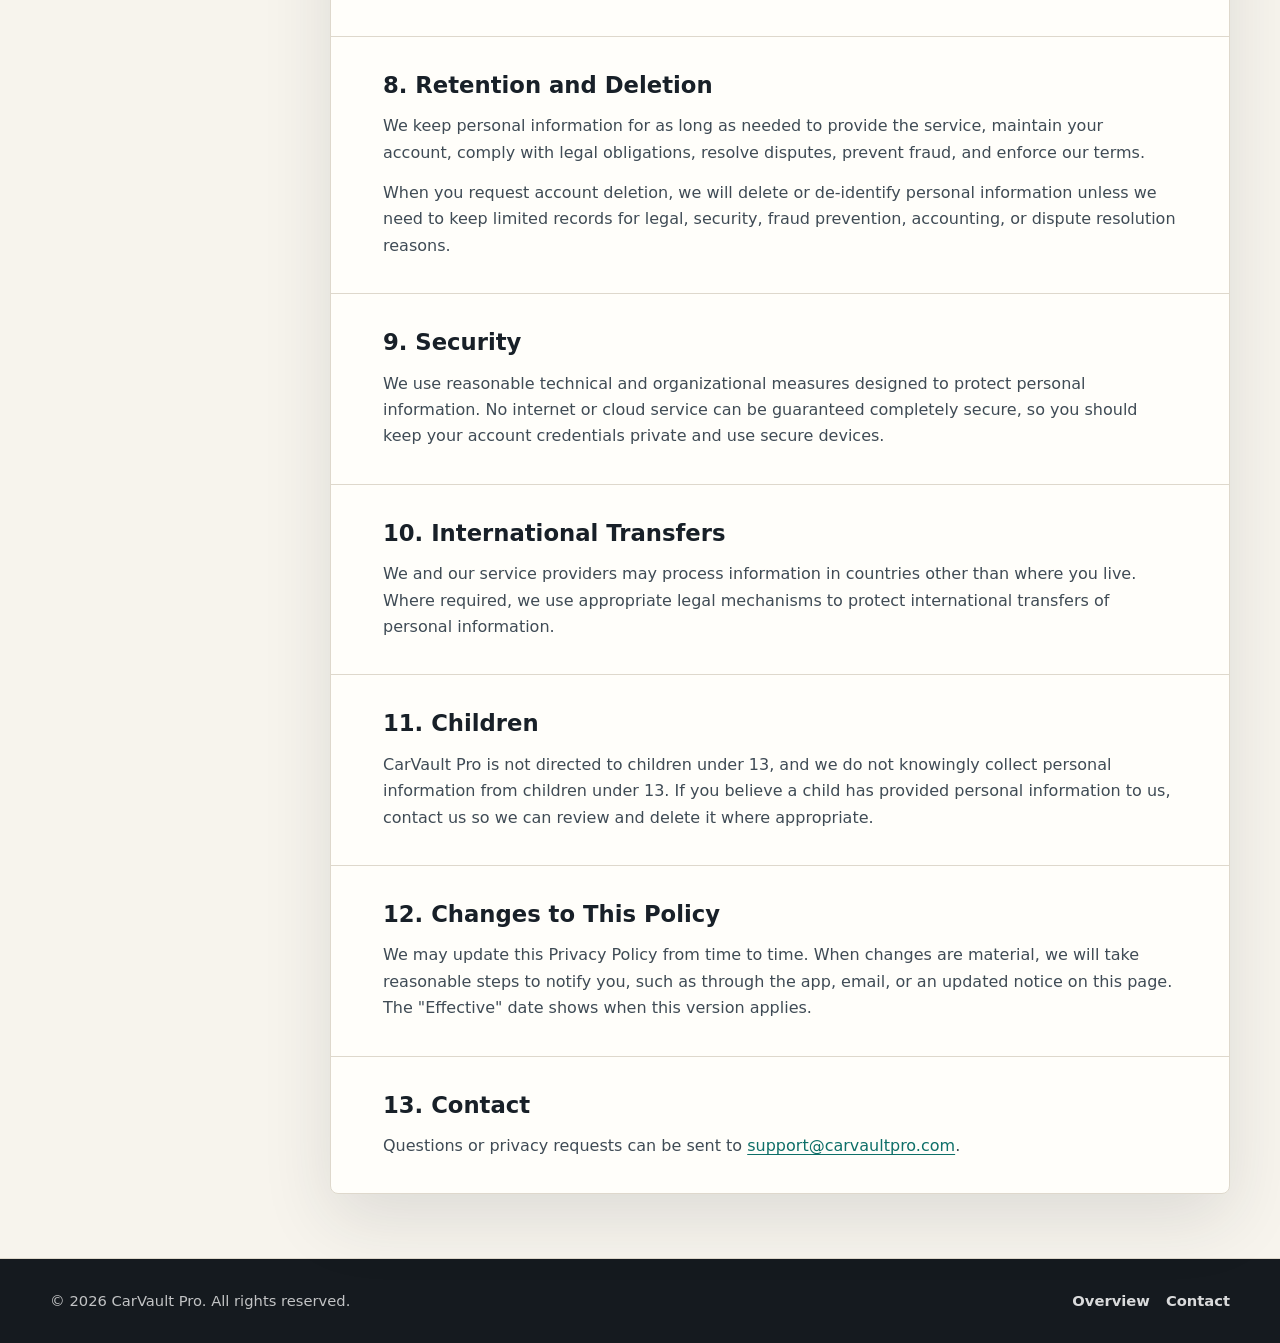
==== commit 02484e73: "latest" ====
--- a/index.html
+++ b/index.html
@@ -179,7 +179,7 @@
       }
 
       .nav-link:hover,
-      .nav-link[aria-current="page"] {
+      .nav-link:focus-visible {
         color: var(--brand-strong);
         background: rgba(14, 111, 104, 0.1);
       }
@@ -348,20 +348,6 @@
         line-height: 1.2;
       }
 
-      .notice-box {
-        position: relative;
-        z-index: 1;
-        max-width: 840px;
-        padding: 14px 16px;
-        border: 1px solid rgba(196, 108, 22, 0.3);
-        border-left: 4px solid var(--accent);
-        border-radius: var(--radius);
-        color: #4b3826;
-        background: var(--accent-soft);
-        font-size: 0.94rem;
-        line-height: 1.55;
-      }
-
       .legal-document section {
         padding: 34px 52px;
         border-bottom: 1px solid var(--line);
@@ -488,6 +474,15 @@
           padding-top: 24px;
         }
 
+        .page-shell > *,
+        .document-header,
+        .legal-document section,
+        .legal-document p,
+        .lead {
+          min-width: 0;
+          max-width: 100%;
+        }
+
         .toc {
           position: static;
         }
@@ -569,17 +564,19 @@
         .nav-links {
           width: 100%;
           max-width: none;
-          flex-wrap: wrap;
+          display: grid;
+          grid-template-columns: repeat(3, minmax(0, 1fr));
           justify-content: flex-start;
           overflow: visible;
           padding: 0 0 2px;
         }
 
         .nav-link {
-          flex: 1 1 calc(50% - 6px);
           min-height: 36px;
           padding: 8px 10px;
           font-size: 0.86rem;
+          text-align: center;
+          white-space: normal;
         }
 
         .page-shell {
@@ -672,9 +669,6 @@
           font-size: 1.8rem;
         }
 
-        .notice-box {
-          padding: 12px;
-        }
       }
     </style>
   </head>
@@ -691,8 +685,7 @@
         </a>
         <nav class="nav-links" aria-label="Legal navigation">
           <a class="nav-link" href="#overview">Overview</a>
-          <a class="nav-link" aria-current="page" href="#main">Privacy</a>
-          <a class="nav-link" href="#choices">Privacy Choices</a>
+          <a class="nav-link" href="#choices">Choices</a>
           <a class="nav-link" href="#contact">Contact</a>
         </nav>
       </div>
@@ -726,11 +719,6 @@
             <span class="meta-pill">Effective: June 17, 2026</span>
             <span class="meta-pill">Applies to UK and US users</span>
           </div>
-          <div class="notice-box">
-            <strong>Launch note:</strong> Replace the contact email, operator
-            details, and any service provider list that does not match your
-            production setup before publishing.
-          </div>
         </header>
 
         <section id="overview">
@@ -929,11 +917,7 @@
           <h2>13. Contact</h2>
           <p>
             Questions or privacy requests can be sent to
-            <a href="mailto:support@yourdomain.com">support@yourdomain.com</a>.
-          </p>
-          <p>
-            Before publishing, replace this line with your final business name,
-            mailing address if required, and privacy contact details.
+            <a href="mailto:support@carvaultpro.com">support@carvaultpro.com</a>.
           </p>
         </section>
       </article>
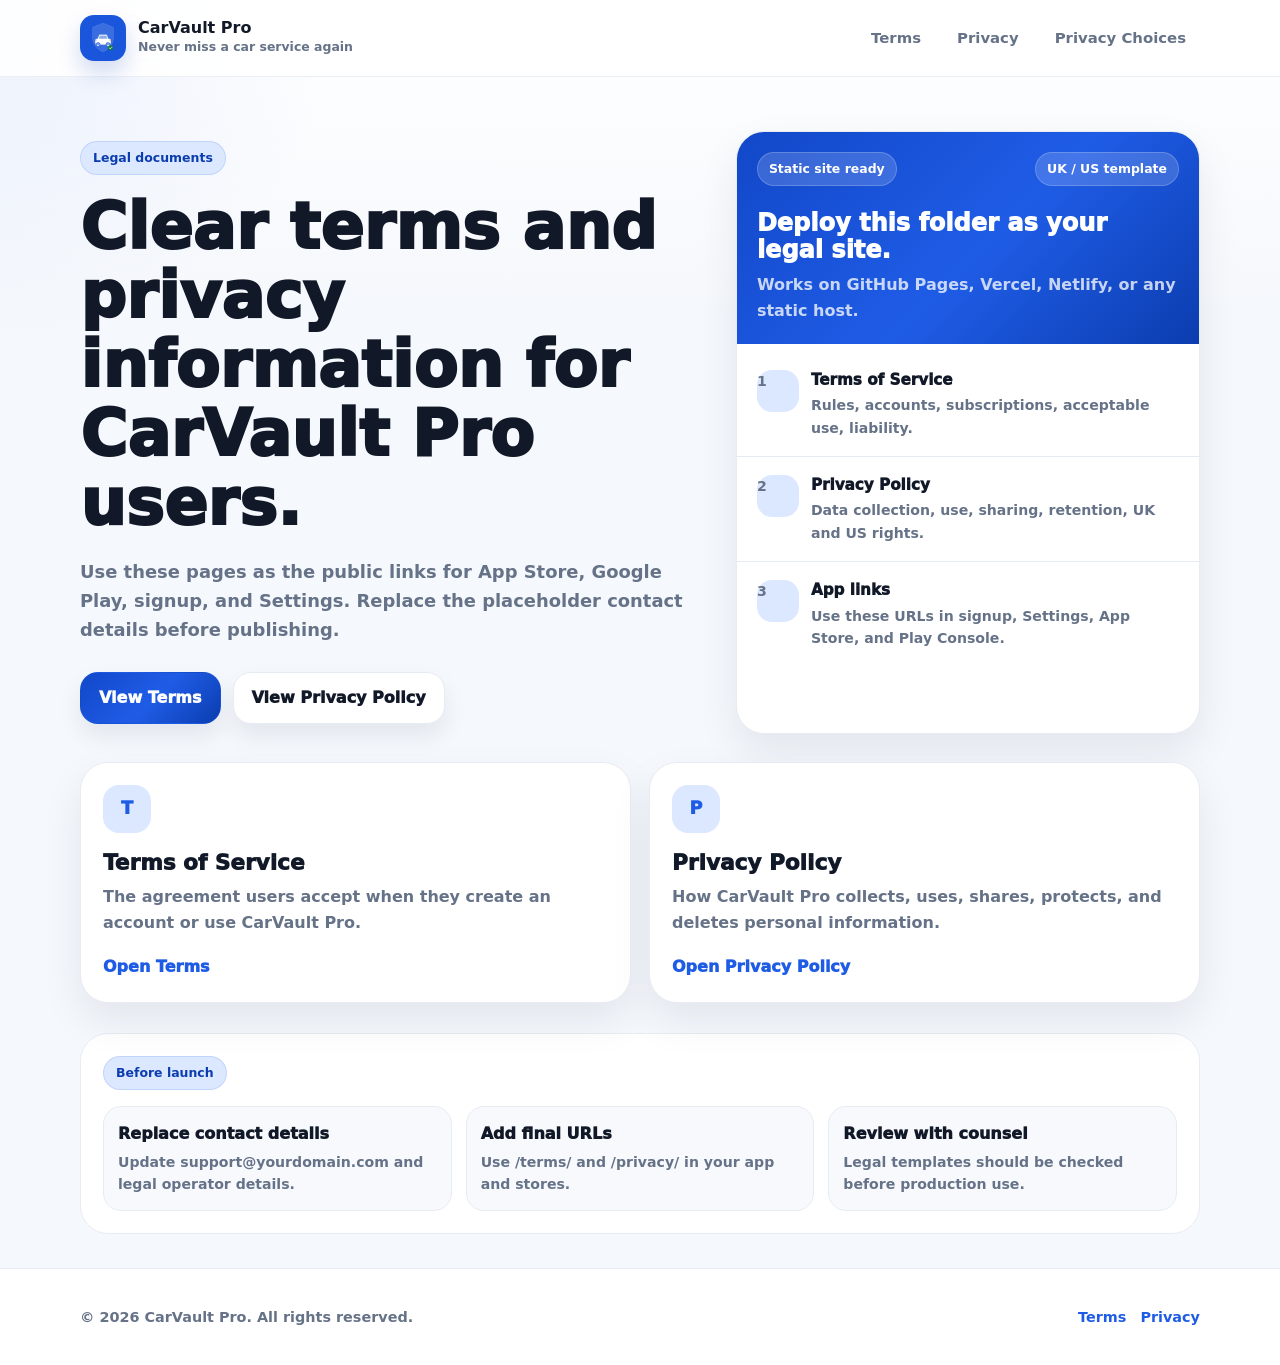
==== commit c21158b4: "latest" ====
--- a/index.html
+++ b/index.html
@@ -3,680 +3,19 @@
   <head>
     <meta charset="utf-8">
     <meta name="viewport" content="width=device-width, initial-scale=1">
-    <title>Privacy Policy | CarVault Pro</title>
+    <title>CarVault Pro Legal</title>
     <meta
       name="description"
-      content="Privacy Policy for CarVault Pro."
+      content="CarVault Pro legal documents, including Terms of Service and Privacy Policy."
     >
     <link rel="icon" href="assets/app_icon.png">
-    <style>
-      :root {
-        --bg: #f7f4ed;
-        --surface: #fffefa;
-        --surface-strong: #ffffff;
-        --ink: #151a1f;
-        --muted: #65717c;
-        --line: #ded8cc;
-        --brand: #0e6f68;
-        --brand-strong: #0a4f4b;
-        --accent: #c46c16;
-        --accent-soft: #f6e4cf;
-        --shadow: 0 24px 70px rgba(31, 39, 46, 0.12);
-        --radius: 8px;
-        --header-height: 78px;
-      }
-
-      * {
-        box-sizing: border-box;
-      }
-
-      html {
-        scroll-behavior: smooth;
-        scroll-padding-top: 104px;
-      }
-
-      body {
-        margin: 0;
-        min-width: 320px;
-        overflow-x: hidden;
-        color: var(--ink);
-        background:
-          linear-gradient(180deg, rgba(14, 111, 104, 0.09) 0, rgba(14, 111, 104, 0) 360px),
-          var(--bg);
-        font-family:
-          Inter, ui-sans-serif, system-ui, -apple-system, BlinkMacSystemFont,
-          "Segoe UI", sans-serif;
-        line-height: 1.65;
-        text-rendering: optimizeLegibility;
-      }
-
-      body::before {
-        position: fixed;
-        inset: 0;
-        z-index: -1;
-        pointer-events: none;
-        content: "";
-        background-image:
-          linear-gradient(rgba(21, 26, 31, 0.035) 1px, transparent 1px),
-          linear-gradient(90deg, rgba(21, 26, 31, 0.035) 1px, transparent 1px);
-        background-size: 48px 48px;
-        mask-image: linear-gradient(180deg, #000 0, transparent 520px);
-      }
-
-      a {
-        color: var(--brand);
-        text-decoration-thickness: 0.08em;
-        text-underline-offset: 0.2em;
-      }
-
-      a:hover {
-        color: var(--brand-strong);
-      }
-
-      .skip-link {
-        position: fixed;
-        top: 12px;
-        left: 12px;
-        z-index: 20;
-        padding: 10px 14px;
-        border-radius: var(--radius);
-        color: var(--surface-strong);
-        background: var(--ink);
-        transform: translateY(-150%);
-        transition: transform 160ms ease;
-      }
-
-      .skip-link:focus {
-        transform: translateY(0);
-      }
-
-      .site-header {
-        position: sticky;
-        top: 0;
-        z-index: 10;
-        border-bottom: 1px solid rgba(222, 216, 204, 0.86);
-        background: rgba(255, 254, 250, 0.88);
-        backdrop-filter: blur(18px);
-      }
-
-      .nav,
-      .page-shell,
-      .footer-inner {
-        width: min(1180px, calc(100% - 48px));
-        margin: 0 auto;
-      }
-
-      .nav {
-        min-height: var(--header-height);
-        display: flex;
-        align-items: center;
-        justify-content: space-between;
-        gap: 24px;
-      }
-
-      .brand {
-        min-width: 0;
-        display: inline-flex;
-        align-items: center;
-        gap: 12px;
-        color: var(--ink);
-        text-decoration: none;
-      }
-
-      .brand-mark {
-        width: 46px;
-        height: 46px;
-        flex: 0 0 auto;
-        border-radius: 12px;
-        box-shadow: 0 10px 22px rgba(14, 111, 104, 0.18);
-      }
-
-      .brand-text {
-        min-width: 0;
-        display: grid;
-        gap: 1px;
-      }
-
-      .brand-name {
-        overflow: hidden;
-        color: var(--ink);
-        font-size: 1rem;
-        font-weight: 800;
-        line-height: 1.2;
-        text-overflow: ellipsis;
-        white-space: nowrap;
-      }
-
-      .brand-tagline {
-        overflow: hidden;
-        color: var(--muted);
-        font-size: 0.8rem;
-        font-weight: 600;
-        line-height: 1.2;
-        text-overflow: ellipsis;
-        white-space: nowrap;
-      }
-
-      .nav-links {
-        display: flex;
-        align-items: center;
-        gap: 6px;
-      }
-
-      .nav-link {
-        min-height: 38px;
-        display: inline-flex;
-        align-items: center;
-        justify-content: center;
-        padding: 8px 12px;
-        border-radius: var(--radius);
-        color: #38424b;
-        font-size: 0.9rem;
-        font-weight: 700;
-        line-height: 1.2;
-        text-decoration: none;
-        white-space: nowrap;
-      }
-
-      .nav-link:hover,
-      .nav-link:focus-visible {
-        color: var(--brand-strong);
-        background: rgba(14, 111, 104, 0.1);
-      }
-
-      .page-shell {
-        display: grid;
-        grid-template-columns: 248px minmax(0, 1fr);
-        gap: 32px;
-        align-items: start;
-        padding: 42px 0 64px;
-      }
-
-      .toc {
-        position: sticky;
-        top: calc(var(--header-height) + 22px);
-        min-width: 0;
-        overflow: hidden;
-        border: 1px solid var(--line);
-        border-radius: var(--radius);
-        background: rgba(255, 254, 250, 0.82);
-        box-shadow: 0 12px 34px rgba(31, 39, 46, 0.07);
-      }
-
-      .toc-title {
-        padding: 17px 18px 12px;
-        color: var(--ink);
-        font-size: 0.78rem;
-        font-weight: 850;
-        letter-spacing: 0.08em;
-        text-transform: uppercase;
-      }
-
-      .toc nav {
-        display: grid;
-        padding: 0 10px 10px;
-      }
-
-      .toc a {
-        min-height: 38px;
-        display: flex;
-        align-items: center;
-        padding: 8px;
-        border-radius: var(--radius);
-        color: #45505a;
-        font-size: 0.9rem;
-        font-weight: 700;
-        line-height: 1.25;
-        text-decoration: none;
-      }
-
-      .toc a:hover,
-      .toc a:focus-visible {
-        color: var(--brand-strong);
-        background: rgba(14, 111, 104, 0.1);
-        outline: none;
-      }
-
-      .legal-document {
-        min-width: 0;
-        overflow: hidden;
-        border: 1px solid var(--line);
-        border-radius: var(--radius);
-        background: var(--surface);
-        box-shadow: var(--shadow);
-      }
-
-      .document-header {
-        position: relative;
-        padding: 46px 52px 36px;
-        border-bottom: 1px solid var(--line);
-        background:
-          linear-gradient(135deg, rgba(14, 111, 104, 0.12), rgba(196, 108, 22, 0.1)),
-          var(--surface-strong);
-      }
-
-      .document-header::after {
-        position: absolute;
-        right: 38px;
-        bottom: 30px;
-        width: 92px;
-        height: 92px;
-        content: "";
-        background: url("assets/app_icon.png") center / contain no-repeat;
-        opacity: 0.11;
-      }
-
-      .eyebrow {
-        display: inline-flex;
-        align-items: center;
-        gap: 8px;
-        margin-bottom: 12px;
-        color: var(--brand-strong);
-        font-size: 0.78rem;
-        font-weight: 850;
-        letter-spacing: 0.08em;
-        line-height: 1.2;
-        text-transform: uppercase;
-      }
-
-      .eyebrow::before {
-        width: 9px;
-        height: 9px;
-        border-radius: 99px;
-        content: "";
-        background: var(--accent);
-        box-shadow: 0 0 0 5px rgba(196, 108, 22, 0.16);
-      }
-
-      h1,
-      h2,
-      h3,
-      p {
-        margin-top: 0;
-      }
-
-      h1 {
-        max-width: 720px;
-        margin-bottom: 14px;
-        font-size: 3rem;
-        line-height: 1.04;
-        letter-spacing: 0;
-      }
-
-      h2 {
-        margin-bottom: 14px;
-        color: #182028;
-        font-size: 1.42rem;
-        line-height: 1.25;
-        letter-spacing: 0;
-      }
-
-      h3 {
-        margin-bottom: 8px;
-        color: #26323c;
-        font-size: 1.02rem;
-        line-height: 1.3;
-        letter-spacing: 0;
-      }
-
-      .lead {
-        max-width: 760px;
-        margin-bottom: 22px;
-        color: #3f4b55;
-        font-size: 1.08rem;
-        line-height: 1.65;
-      }
-
-      .document-meta {
-        display: flex;
-        flex-wrap: wrap;
-        gap: 10px;
-        margin-bottom: 20px;
-      }
-
-      .meta-pill {
-        display: inline-flex;
-        align-items: center;
-        min-height: 34px;
-        padding: 7px 12px;
-        border: 1px solid rgba(14, 111, 104, 0.2);
-        border-radius: 999px;
-        color: var(--brand-strong);
-        background: rgba(255, 255, 255, 0.7);
-        font-size: 0.86rem;
-        font-weight: 800;
-        line-height: 1.2;
-      }
-
-      .legal-document section {
-        padding: 34px 52px;
-        border-bottom: 1px solid var(--line);
-      }
-
-      .legal-document section:last-child {
-        border-bottom: 0;
-      }
-
-      .legal-document p {
-        max-width: 850px;
-        margin-bottom: 14px;
-        color: #3f4b55;
-        overflow-wrap: break-word;
-      }
-
-      .legal-document p:last-child,
-      .legal-document ul:last-child {
-        margin-bottom: 0;
-      }
-
-      .legal-document ul {
-        max-width: 870px;
-        margin: 0 0 16px;
-        padding-left: 0;
-        list-style: none;
-      }
-
-      .legal-document li {
-        position: relative;
-        margin: 10px 0;
-        padding-left: 26px;
-        color: #3f4b55;
-        overflow-wrap: break-word;
-      }
-
-      .legal-document li::before {
-        position: absolute;
-        top: 0.72em;
-        left: 4px;
-        width: 8px;
-        height: 8px;
-        border-radius: 99px;
-        content: "";
-        background: var(--brand);
-        box-shadow: 0 0 0 4px rgba(14, 111, 104, 0.12);
-      }
-
-      strong {
-        color: #1f2931;
-      }
-
-      .site-footer {
-        border-top: 1px solid var(--line);
-        background: #151a1f;
-        color: rgba(255, 255, 255, 0.74);
-      }
-
-      .footer-inner {
-        min-height: 84px;
-        display: flex;
-        align-items: center;
-        justify-content: space-between;
-        gap: 18px;
-        padding: 20px 0;
-        font-size: 0.92rem;
-      }
-
-      .footer-links {
-        display: flex;
-        align-items: center;
-        gap: 16px;
-      }
-
-      .footer-links a {
-        color: rgba(255, 255, 255, 0.84);
-        font-weight: 700;
-        text-decoration: none;
-      }
-
-      .footer-links a:hover {
-        color: #ffffff;
-      }
-
-      :focus-visible {
-        outline: 3px solid rgba(14, 111, 104, 0.32);
-        outline-offset: 3px;
-      }
-
-      @media (max-width: 940px) {
-        :root {
-          --header-height: 72px;
-        }
-
-        .nav,
-        .page-shell,
-        .footer-inner {
-          width: min(100% - 32px, 760px);
-        }
-
-        .nav {
-          gap: 16px;
-        }
-
-        .brand-tagline {
-          display: none;
-        }
-
-        .nav-links {
-          overflow-x: auto;
-          justify-content: flex-end;
-          max-width: 56vw;
-          padding: 8px 0;
-          scrollbar-width: none;
-        }
-
-        .nav-links::-webkit-scrollbar {
-          display: none;
-        }
-
-        .page-shell {
-          grid-template-columns: minmax(0, 1fr);
-          gap: 18px;
-          padding-top: 24px;
-        }
-
-        .page-shell > *,
-        .document-header,
-        .legal-document section,
-        .legal-document p,
-        .lead {
-          min-width: 0;
-          max-width: 100%;
-        }
-
-        .toc {
-          position: static;
-        }
-
-        .toc-title {
-          display: none;
-        }
-
-        .toc nav {
-          display: flex;
-          gap: 6px;
-          overflow-x: auto;
-          padding: 10px;
-          scrollbar-width: none;
-        }
-
-        .toc nav::-webkit-scrollbar {
-          display: none;
-        }
-
-        .toc a {
-          flex: 0 0 auto;
-          min-height: 36px;
-          padding: 8px 11px;
-          white-space: nowrap;
-        }
-
-        .document-header,
-        .legal-document section {
-          padding-right: 34px;
-          padding-left: 34px;
-        }
-
-        h1 {
-          font-size: 2.45rem;
-        }
-      }
-
-      @media (max-width: 640px) {
-        html {
-          scroll-padding-top: 86px;
-        }
-
-        body {
-          line-height: 1.6;
-        }
-
-        .nav,
-        .page-shell,
-        .footer-inner {
-          width: min(100% - 24px, 560px);
-        }
-
-        .site-header {
-          position: static;
-        }
-
-        .nav {
-          min-height: auto;
-          align-items: stretch;
-          flex-direction: column;
-          gap: 12px;
-          padding: 14px 0;
-        }
-
-        .brand {
-          width: 100%;
-        }
-
-        .brand-mark {
-          width: 42px;
-          height: 42px;
-        }
-
-        .brand-tagline {
-          display: block;
-        }
-
-        .nav-links {
-          width: 100%;
-          max-width: none;
-          display: grid;
-          grid-template-columns: repeat(3, minmax(0, 1fr));
-          justify-content: flex-start;
-          overflow: visible;
-          padding: 0 0 2px;
-        }
-
-        .nav-link {
-          min-height: 36px;
-          padding: 8px 10px;
-          font-size: 0.86rem;
-          text-align: center;
-          white-space: normal;
-        }
-
-        .page-shell {
-          width: 100%;
-          padding: 0 0 38px;
-        }
-
-        .toc {
-          border-right: 0;
-          border-left: 0;
-          border-radius: 0;
-          box-shadow: none;
-        }
-
-        .legal-document {
-          border-right: 0;
-          border-left: 0;
-          border-radius: 0;
-          box-shadow: none;
-        }
-
-        .document-header {
-          padding: 32px 22px 26px;
-        }
-
-        .document-header::after {
-          display: none;
-        }
-
-        h1 {
-          font-size: 2.05rem;
-          line-height: 1.08;
-        }
-
-        h2 {
-          font-size: 1.24rem;
-        }
-
-        .lead {
-          font-size: 1rem;
-        }
-
-        .document-meta {
-          display: grid;
-          grid-template-columns: 1fr;
-        }
-
-        .meta-pill {
-          width: 100%;
-          justify-content: center;
-          text-align: center;
-          border-radius: var(--radius);
-        }
-
-        .legal-document section {
-          padding: 28px 22px;
-        }
-
-        .footer-inner {
-          align-items: flex-start;
-          flex-direction: column;
-        }
-      }
-
-      @media (max-width: 380px) {
-        .nav,
-        .footer-inner {
-          width: min(100% - 20px, 340px);
-        }
-
-        .brand {
-          gap: 10px;
-        }
-
-        .brand-name {
-          font-size: 0.94rem;
-        }
-
-        .brand-tagline {
-          font-size: 0.74rem;
-        }
-
-        .document-header,
-        .legal-document section {
-          padding-right: 16px;
-          padding-left: 16px;
-        }
-
-        h1 {
-          font-size: 1.8rem;
-        }
-
-      }
-    </style>
+    <link rel="stylesheet" href="styles.css">
   </head>
   <body>
     <a class="skip-link" href="#main">Skip to content</a>
     <header class="site-header">
       <div class="nav">
-        <a class="brand" href="#main" aria-label="CarVault Pro privacy policy">
+        <a class="brand" href="index.html" aria-label="CarVault Pro legal home">
           <img class="brand-mark" src="assets/app_icon.png" alt="">
           <span class="brand-text">
             <span class="brand-name">CarVault Pro</span>
@@ -684,251 +23,115 @@
           </span>
         </a>
         <nav class="nav-links" aria-label="Legal navigation">
-          <a class="nav-link" href="#overview">Overview</a>
-          <a class="nav-link" href="#choices">Choices</a>
-          <a class="nav-link" href="#contact">Contact</a>
+          <a class="nav-link" href="terms/">Terms</a>
+          <a class="nav-link" href="privacy/">Privacy</a>
+          <a class="nav-link" href="privacy/#choices">Privacy Choices</a>
         </nav>
       </div>
     </header>
 
-    <main id="main" class="page-shell">
-      <aside class="toc" aria-label="Privacy sections">
-        <div class="toc-title">Privacy</div>
-        <nav>
-          <a href="#overview">Overview</a>
-          <a href="#data">Data We Collect</a>
-          <a href="#use">How We Use Data</a>
-          <a href="#sharing">Sharing</a>
-          <a href="#uk">UK Users</a>
-          <a href="#us">US Users</a>
-          <a href="#choices">Choices</a>
-          <a href="#retention">Retention</a>
-          <a href="#contact">Contact</a>
-        </nav>
-      </aside>
+    <main id="main">
+      <section class="hero">
+        <div class="hero-grid">
+          <div class="hero-copy">
+            <span class="eyebrow">Legal documents</span>
+            <h1>Clear terms and privacy information for CarVault Pro users.</h1>
+            <p class="lead">
+              Use these pages as the public links for App Store, Google Play,
+              signup, and Settings. Replace the placeholder contact details
+              before publishing.
+            </p>
+            <div class="hero-actions">
+              <a class="button button-primary" href="terms/">View Terms</a>
+              <a class="button" href="privacy/">View Privacy Policy</a>
+            </div>
+          </div>
 
-      <article class="legal-document">
-        <header class="document-header">
-          <span class="eyebrow">Privacy Policy</span>
-          <h1>Privacy Policy</h1>
-          <p class="lead">
-            This Privacy Policy explains what information CarVault Pro collects,
-            how we use it, when we share it, and the choices available to users.
-          </p>
-          <div class="document-meta">
-            <span class="meta-pill">Effective: June 17, 2026</span>
-            <span class="meta-pill">Applies to UK and US users</span>
+          <aside class="hero-panel" aria-label="Legal setup summary">
+            <div class="panel-top">
+              <div class="status-row">
+                <span class="status-pill">Static site ready</span>
+                <span class="status-pill">UK / US template</span>
+              </div>
+              <p class="panel-title">Deploy this folder as your legal site.</p>
+              <p class="panel-subtitle">
+                Works on GitHub Pages, Vercel, Netlify, or any static host.
+              </p>
+            </div>
+            <div class="panel-list">
+              <div class="panel-item">
+                <span class="icon-tile">1</span>
+                <p>
+                  <strong>Terms of Service</strong>
+                  <span>Rules, accounts, subscriptions, acceptable use, liability.</span>
+                </p>
+              </div>
+              <div class="panel-item">
+                <span class="icon-tile">2</span>
+                <p>
+                  <strong>Privacy Policy</strong>
+                  <span>Data collection, use, sharing, retention, UK and US rights.</span>
+                </p>
+              </div>
+              <div class="panel-item">
+                <span class="icon-tile">3</span>
+                <p>
+                  <strong>App links</strong>
+                  <span>Use these URLs in signup, Settings, App Store, and Play Console.</span>
+                </p>
+              </div>
+            </div>
+          </aside>
+        </div>
+
+        <div class="cards" aria-label="Legal documents">
+          <a class="legal-card" href="terms/">
+            <span class="card-icon">T</span>
+            <h2>Terms of Service</h2>
+            <p>
+              The agreement users accept when they create an account or use
+              CarVault Pro.
+            </p>
+            <span class="card-link">Open Terms</span>
+          </a>
+
+          <a class="legal-card" href="privacy/">
+            <span class="card-icon">P</span>
+            <h2>Privacy Policy</h2>
+            <p>
+              How CarVault Pro collects, uses, shares, protects, and deletes
+              personal information.
+            </p>
+            <span class="card-link">Open Privacy Policy</span>
+          </a>
+        </div>
+
+        <div class="checklist">
+          <span class="eyebrow">Before launch</span>
+          <div class="checklist-grid">
+            <div class="check-item">
+              <strong>Replace contact details</strong>
+              <span>Update support@yourdomain.com and legal operator details.</span>
+            </div>
+            <div class="check-item">
+              <strong>Add final URLs</strong>
+              <span>Use /terms/ and /privacy/ in your app and stores.</span>
+            </div>
+            <div class="check-item">
+              <strong>Review with counsel</strong>
+              <span>Legal templates should be checked before production use.</span>
+            </div>
           </div>
-        </header>
-
-        <section id="overview">
-          <h2>1. Overview</h2>
-          <p>
-            CarVault Pro is a vehicle maintenance and record keeping app. We
-            collect personal information to create accounts, sync vehicle
-            records, send reminders, provide support, manage subscriptions, and
-            keep the service secure.
-          </p>
-          <p>
-            In this Policy, "CarVault Pro", "we", "us", and "our" mean the
-            operator of CarVault Pro. "You" means the person using the app or
-            visiting our websites.
-          </p>
-        </section>
-
-        <section id="data">
-          <h2>2. Information We Collect</h2>
-          <h3>Account information</h3>
-          <p>
-            We may collect your name, email address, account ID, authentication
-            provider, profile photo, email verification status, and sign-in
-            details needed to run your account.
-          </p>
-
-          <h3>Vehicle and maintenance information</h3>
-          <p>
-            We collect the vehicle details, mileage, maintenance records,
-            reminders, notes, photos, receipts, and other content you choose to
-            add to CarVault Pro.
-          </p>
-
-          <h3>Support and privacy requests</h3>
-          <p>
-            If you contact support or submit a privacy request, we collect the
-            information needed to respond, such as your account ID, email,
-            request type, message, and timestamps.
-          </p>
-
-          <h3>Subscription information</h3>
-          <p>
-            If you purchase a subscription, we may receive purchase status,
-            product identifiers, renewal status, entitlement status, app store
-            information, and related transaction metadata. We do not receive or
-            store your full payment card number.
-          </p>
-
-          <h3>Device, app, and diagnostics information</h3>
-          <p>
-            We may collect device type, operating system, app version,
-            notification tokens, usage diagnostics, crash logs, and technical
-            data needed to keep the app secure and reliable.
-          </p>
-        </section>
-
-        <section id="use">
-          <h2>3. How We Use Information</h2>
-          <p>We use personal information to:</p>
-          <ul>
-            <li>Create, authenticate, secure, and manage user accounts.</li>
-            <li>Store and sync vehicle records, receipts, reminders, and preferences.</li>
-            <li>Send service reminders, push notifications, email updates, and account messages.</li>
-            <li>Provide support, respond to privacy requests, and investigate issues.</li>
-            <li>Manage subscriptions, entitlements, trials, renewals, and purchase status.</li>
-            <li>Improve app reliability, security, performance, and user experience.</li>
-            <li>Comply with legal, tax, accounting, security, and fraud prevention requirements.</li>
-          </ul>
-        </section>
-
-        <section id="sharing">
-          <h2>4. How We Share Information</h2>
-          <p>
-            We do not sell your personal information. We may share information
-            with service providers and partners that help us operate CarVault
-            Pro, subject to appropriate confidentiality and security measures.
-          </p>
-          <ul>
-            <li>Cloud hosting, database, authentication, and messaging providers such as Firebase or Google Cloud.</li>
-            <li>Sign-in providers such as Apple and Google when you choose those sign-in methods.</li>
-            <li>Subscription and app store providers such as Apple, Google, and RevenueCat.</li>
-            <li>Analytics, diagnostics, crash reporting, and security tools used to maintain the app.</li>
-            <li>Professional advisers, regulators, law enforcement, or courts when required by law or needed to protect rights and safety.</li>
-          </ul>
-        </section>
-
-        <section id="uk">
-          <h2>5. UK Users</h2>
-          <p>
-            If UK data protection law applies, our legal bases may include:
-          </p>
-          <ul>
-            <li><strong>Contract:</strong> to provide the app, account, reminders, support, and subscription features.</li>
-            <li><strong>Legitimate interests:</strong> to secure, debug, improve, and protect CarVault Pro.</li>
-            <li><strong>Consent:</strong> where required, such as optional marketing or certain device permissions.</li>
-            <li><strong>Legal obligation:</strong> to comply with applicable legal, tax, accounting, or regulatory duties.</li>
-          </ul>
-          <p>
-            UK users may have rights to access, correct, delete, restrict, or
-            object to certain processing, and to request data portability. You
-            may also have the right to complain to the UK Information
-            Commissioner's Office.
-          </p>
-        </section>
-
-        <section id="us">
-          <h2>6. US Users</h2>
-          <p>
-            Depending on your state, you may have rights to request access,
-            correction, deletion, or portability of personal information, and to
-            opt out of certain uses such as sale, sharing, or targeted
-            advertising where applicable.
-          </p>
-          <p>
-            CarVault Pro does not currently sell personal information. If we add
-            advertising, data sale, or cross-context behavioral advertising in
-            the future, we will update this Policy and provide required choices.
-          </p>
-          <p>
-            California residents may have additional rights under California
-            privacy law if CarVault Pro is subject to those laws.
-          </p>
-        </section>
-
-        <section id="choices">
-          <h2>7. Your Privacy Choices</h2>
-          <p>
-            You can manage several privacy choices directly in the app:
-          </p>
-          <ul>
-            <li>Turn personalized tips on or off in Privacy settings.</li>
-            <li>Turn usage diagnostics on or off in Privacy settings where available.</li>
-            <li>Control push notifications through app settings or device settings.</li>
-            <li>Request a data export from the Privacy settings screen.</li>
-            <li>Request account deletion from the Privacy settings screen.</li>
-            <li>Contact us to ask about access, correction, deletion, portability, or other privacy rights.</li>
-          </ul>
-        </section>
-
-        <section id="retention">
-          <h2>8. Retention and Deletion</h2>
-          <p>
-            We keep personal information for as long as needed to provide the
-            service, maintain your account, comply with legal obligations,
-            resolve disputes, prevent fraud, and enforce our terms.
-          </p>
-          <p>
-            When you request account deletion, we will delete or de-identify
-            personal information unless we need to keep limited records for
-            legal, security, fraud prevention, accounting, or dispute resolution
-            reasons.
-          </p>
-        </section>
-
-        <section id="security">
-          <h2>9. Security</h2>
-          <p>
-            We use reasonable technical and organizational measures designed to
-            protect personal information. No internet or cloud service can be
-            guaranteed completely secure, so you should keep your account
-            credentials private and use secure devices.
-          </p>
-        </section>
-
-        <section id="international">
-          <h2>10. International Transfers</h2>
-          <p>
-            We and our service providers may process information in countries
-            other than where you live. Where required, we use appropriate legal
-            mechanisms to protect international transfers of personal
-            information.
-          </p>
-        </section>
-
-        <section id="children">
-          <h2>11. Children</h2>
-          <p>
-            CarVault Pro is not directed to children under 13, and we do not
-            knowingly collect personal information from children under 13. If
-            you believe a child has provided personal information to us, contact
-            us so we can review and delete it where appropriate.
-          </p>
-        </section>
-
-        <section id="changes">
-          <h2>12. Changes to This Policy</h2>
-          <p>
-            We may update this Privacy Policy from time to time. When changes
-            are material, we will take reasonable steps to notify you, such as
-            through the app, email, or an updated notice on this page. The
-            "Effective" date shows when this version applies.
-          </p>
-        </section>
-
-        <section id="contact">
-          <h2>13. Contact</h2>
-          <p>
-            Questions or privacy requests can be sent to
-            <a href="mailto:support@carvaultpro.com">support@carvaultpro.com</a>.
-          </p>
-        </section>
-      </article>
+        </div>
+      </section>
     </main>
 
     <footer class="site-footer">
       <div class="footer-inner">
         <span>&copy; 2026 CarVault Pro. All rights reserved.</span>
         <nav class="footer-links" aria-label="Footer navigation">
-          <a href="#overview">Overview</a>
-          <a href="#contact">Contact</a>
+          <a href="terms/">Terms</a>
+          <a href="privacy/">Privacy</a>
         </nav>
       </div>
     </footer>
--- a/styles.css
+++ b/styles.css
@@ -0,0 +1,680 @@
+:root {
+  color-scheme: light;
+  --brand-blue: #1f5ce6;
+  --deep-blue: #0b3daf;
+  --success: #0f8a4b;
+  --warning: #f2a900;
+  --danger: #e5484d;
+  --ink: #111827;
+  --muted: #657287;
+  --subtle: #8793a5;
+  --page: #f5f8fc;
+  --surface: #ffffff;
+  --surface-low: #f7f9fd;
+  --surface-mid: #f1f5fb;
+  --outline: #e7ecf3;
+  --outline-strong: #d7dfea;
+  --shadow: rgba(13, 27, 61, 0.08);
+  --max-width: 1120px;
+  --content-width: 820px;
+  --radius-lg: 28px;
+  --radius-md: 20px;
+  --radius-sm: 14px;
+}
+
+* {
+  box-sizing: border-box;
+}
+
+html {
+  scroll-behavior: smooth;
+}
+
+body {
+  margin: 0;
+  min-width: 320px;
+  color: var(--ink);
+  background:
+    radial-gradient(circle at top left, rgba(31, 92, 230, 0.08), transparent 340px),
+    linear-gradient(180deg, #ffffff 0%, var(--page) 310px, var(--page) 100%);
+  font-family: Inter, ui-sans-serif, system-ui, -apple-system, BlinkMacSystemFont, "Segoe UI", sans-serif;
+  line-height: 1.62;
+  letter-spacing: 0;
+}
+
+a {
+  color: var(--brand-blue);
+  text-decoration: none;
+  font-weight: 800;
+}
+
+a:hover {
+  text-decoration: underline;
+}
+
+.skip-link {
+  position: absolute;
+  left: 16px;
+  top: -48px;
+  z-index: 10;
+  padding: 10px 14px;
+  color: #ffffff;
+  background: var(--deep-blue);
+  border-radius: 10px;
+}
+
+.skip-link:focus {
+  top: 16px;
+}
+
+.site-header {
+  position: sticky;
+  top: 0;
+  z-index: 5;
+  border-bottom: 1px solid rgba(231, 236, 243, 0.78);
+  background: rgba(255, 255, 255, 0.88);
+  backdrop-filter: blur(16px);
+}
+
+.nav {
+  width: min(100% - 40px, var(--max-width));
+  margin: 0 auto;
+  min-height: 76px;
+  display: flex;
+  align-items: center;
+  justify-content: space-between;
+  gap: 18px;
+}
+
+.brand {
+  display: inline-flex;
+  align-items: center;
+  gap: 12px;
+  color: var(--ink);
+  font-weight: 900;
+  text-decoration: none;
+}
+
+.brand:hover {
+  text-decoration: none;
+}
+
+.brand-mark {
+  width: 46px;
+  height: 46px;
+  border-radius: 14px;
+  box-shadow: 0 12px 22px rgba(11, 61, 175, 0.18);
+}
+
+.brand-text {
+  display: grid;
+  gap: 1px;
+}
+
+.brand-name {
+  font-size: 1rem;
+  line-height: 1.1;
+}
+
+.brand-tagline {
+  color: var(--muted);
+  font-size: 0.78rem;
+  font-weight: 800;
+}
+
+.nav-links {
+  display: flex;
+  align-items: center;
+  gap: 8px;
+}
+
+.nav-link {
+  min-height: 42px;
+  display: inline-flex;
+  align-items: center;
+  justify-content: center;
+  padding: 0 14px;
+  color: var(--muted);
+  border-radius: 14px;
+  font-size: 0.93rem;
+  font-weight: 900;
+}
+
+.nav-link[aria-current="page"],
+.nav-link:hover {
+  color: var(--brand-blue);
+  background: var(--surface-mid);
+  text-decoration: none;
+}
+
+.hero,
+.page-shell {
+  width: min(100% - 40px, var(--max-width));
+  margin: 0 auto;
+}
+
+.hero {
+  padding: 54px 0 34px;
+}
+
+.hero-grid {
+  display: grid;
+  grid-template-columns: minmax(0, 1.15fr) minmax(300px, 0.85fr);
+  gap: 28px;
+  align-items: stretch;
+}
+
+.hero-copy {
+  padding: 10px 0;
+}
+
+.eyebrow {
+  display: inline-flex;
+  align-items: center;
+  gap: 8px;
+  min-height: 34px;
+  padding: 0 12px;
+  color: var(--deep-blue);
+  background: #dce8ff;
+  border: 1px solid rgba(31, 92, 230, 0.14);
+  border-radius: 999px;
+  font-size: 0.78rem;
+  font-weight: 900;
+}
+
+h1,
+h2,
+h3 {
+  margin: 0;
+  line-height: 1.08;
+  letter-spacing: 0;
+}
+
+h1 {
+  margin-top: 18px;
+  max-width: 780px;
+  font-size: clamp(2.3rem, 5vw, 4.8rem);
+  font-weight: 950;
+}
+
+h2 {
+  font-size: clamp(1.6rem, 3vw, 2.5rem);
+  font-weight: 950;
+}
+
+h3 {
+  margin-top: 28px;
+  font-size: 1.08rem;
+  font-weight: 950;
+}
+
+p {
+  margin: 0;
+}
+
+.lead {
+  max-width: 680px;
+  margin-top: 18px;
+  color: var(--muted);
+  font-size: 1.12rem;
+  font-weight: 650;
+}
+
+.hero-actions {
+  display: flex;
+  flex-wrap: wrap;
+  gap: 12px;
+  margin-top: 28px;
+}
+
+.button {
+  min-height: 52px;
+  display: inline-flex;
+  align-items: center;
+  justify-content: center;
+  gap: 8px;
+  padding: 0 18px;
+  border-radius: 18px;
+  border: 1px solid var(--outline);
+  color: var(--ink);
+  background: var(--surface);
+  box-shadow: 0 12px 24px var(--shadow);
+  font-weight: 950;
+}
+
+.button:hover {
+  text-decoration: none;
+  transform: translateY(-1px);
+}
+
+.button-primary {
+  color: #ffffff;
+  background: linear-gradient(135deg, #1248c9 0%, var(--brand-blue) 52%, var(--deep-blue) 100%);
+  border-color: rgba(31, 92, 230, 0.24);
+}
+
+.hero-panel {
+  overflow: hidden;
+  background: var(--surface);
+  border: 1px solid var(--outline);
+  border-radius: var(--radius-lg);
+  box-shadow: 0 18px 42px var(--shadow);
+}
+
+.panel-top {
+  padding: 20px;
+  color: #ffffff;
+  background: linear-gradient(135deg, #1248c9 0%, var(--brand-blue) 54%, var(--deep-blue) 100%);
+}
+
+.status-row {
+  display: flex;
+  align-items: center;
+  justify-content: space-between;
+  gap: 10px;
+}
+
+.status-pill {
+  display: inline-flex;
+  align-items: center;
+  min-height: 34px;
+  padding: 0 11px;
+  color: #ffffff;
+  background: rgba(255, 255, 255, 0.16);
+  border: 1px solid rgba(255, 255, 255, 0.2);
+  border-radius: 999px;
+  font-size: 0.78rem;
+  font-weight: 900;
+}
+
+.panel-title {
+  margin-top: 24px;
+  font-size: 1.5rem;
+  font-weight: 950;
+  line-height: 1.12;
+}
+
+.panel-subtitle {
+  margin-top: 8px;
+  color: rgba(255, 255, 255, 0.76);
+  font-weight: 750;
+}
+
+.panel-list {
+  display: grid;
+  gap: 0;
+  padding: 8px 0;
+}
+
+.panel-item {
+  display: grid;
+  grid-template-columns: 42px minmax(0, 1fr);
+  gap: 12px;
+  padding: 16px 20px;
+  border-top: 1px solid var(--outline);
+}
+
+.panel-item:first-child {
+  border-top: 0;
+}
+
+.icon-tile {
+  width: 42px;
+  height: 42px;
+  display: grid;
+  place-items: center;
+  color: var(--brand-blue);
+  background: #dce8ff;
+  border-radius: 15px;
+  font-size: 1.1rem;
+  font-weight: 950;
+}
+
+.panel-item strong {
+  display: block;
+  font-size: 0.95rem;
+  font-weight: 950;
+}
+
+.panel-item span {
+  display: block;
+  margin-top: 2px;
+  color: var(--muted);
+  font-size: 0.88rem;
+  font-weight: 700;
+}
+
+.page-shell {
+  display: grid;
+  grid-template-columns: 270px minmax(0, 1fr);
+  gap: 28px;
+  padding: 36px 0 68px;
+}
+
+.toc {
+  position: sticky;
+  top: 98px;
+  align-self: start;
+  padding: 18px;
+  background: var(--surface);
+  border: 1px solid var(--outline);
+  border-radius: var(--radius-md);
+  box-shadow: 0 14px 32px var(--shadow);
+}
+
+.toc-title {
+  color: var(--muted);
+  font-size: 0.8rem;
+  font-weight: 950;
+  text-transform: uppercase;
+}
+
+.toc nav {
+  display: grid;
+  gap: 6px;
+  margin-top: 12px;
+}
+
+.toc a {
+  padding: 8px 10px;
+  color: var(--muted);
+  border-radius: 12px;
+  font-size: 0.9rem;
+  font-weight: 850;
+}
+
+.toc a:hover {
+  color: var(--brand-blue);
+  background: var(--surface-mid);
+  text-decoration: none;
+}
+
+.legal-document {
+  max-width: var(--content-width);
+  padding: 34px;
+  background: var(--surface);
+  border: 1px solid var(--outline);
+  border-radius: var(--radius-lg);
+  box-shadow: 0 18px 42px var(--shadow);
+}
+
+.document-header {
+  padding-bottom: 26px;
+  border-bottom: 1px solid var(--outline);
+}
+
+.document-meta {
+  display: flex;
+  flex-wrap: wrap;
+  gap: 8px;
+  margin-top: 18px;
+}
+
+.meta-pill {
+  display: inline-flex;
+  align-items: center;
+  min-height: 34px;
+  padding: 0 11px;
+  color: var(--muted);
+  background: var(--surface-mid);
+  border: 1px solid var(--outline);
+  border-radius: 999px;
+  font-size: 0.8rem;
+  font-weight: 900;
+}
+
+.legal-document section {
+  padding-top: 30px;
+}
+
+.legal-document section + section {
+  margin-top: 4px;
+  border-top: 1px solid var(--outline);
+}
+
+.legal-document h2 {
+  font-size: 1.35rem;
+}
+
+.legal-document p,
+.legal-document li {
+  color: #334155;
+  font-weight: 610;
+}
+
+.legal-document p {
+  margin-top: 12px;
+}
+
+.legal-document ul {
+  margin: 12px 0 0;
+  padding-left: 20px;
+}
+
+.legal-document li + li {
+  margin-top: 8px;
+}
+
+.notice-box {
+  margin-top: 20px;
+  padding: 16px;
+  color: #263241;
+  background: var(--surface-low);
+  border: 1px solid var(--outline);
+  border-radius: var(--radius-sm);
+}
+
+.notice-box strong {
+  color: var(--ink);
+}
+
+.cards {
+  display: grid;
+  grid-template-columns: repeat(2, minmax(0, 1fr));
+  gap: 18px;
+  margin-top: 28px;
+}
+
+.legal-card {
+  display: flex;
+  flex-direction: column;
+  min-height: 240px;
+  padding: 22px;
+  color: var(--ink);
+  background: var(--surface);
+  border: 1px solid var(--outline);
+  border-radius: var(--radius-lg);
+  box-shadow: 0 18px 42px var(--shadow);
+}
+
+.legal-card:hover {
+  text-decoration: none;
+  transform: translateY(-2px);
+}
+
+.card-icon {
+  width: 48px;
+  height: 48px;
+  display: grid;
+  place-items: center;
+  color: var(--brand-blue);
+  background: #dce8ff;
+  border-radius: 16px;
+  font-size: 1.1rem;
+  font-weight: 950;
+}
+
+.legal-card h2 {
+  margin-top: 18px;
+  font-size: 1.35rem;
+}
+
+.legal-card p {
+  margin-top: 10px;
+  color: var(--muted);
+  font-weight: 700;
+}
+
+.card-link {
+  margin-top: auto;
+  padding-top: 18px;
+  color: var(--brand-blue);
+  font-weight: 950;
+}
+
+.checklist {
+  margin-top: 30px;
+  padding: 22px;
+  background: var(--surface);
+  border: 1px solid var(--outline);
+  border-radius: var(--radius-lg);
+}
+
+.checklist-grid {
+  display: grid;
+  grid-template-columns: repeat(3, minmax(0, 1fr));
+  gap: 14px;
+  margin-top: 16px;
+}
+
+.check-item {
+  padding: 14px;
+  background: var(--surface-low);
+  border: 1px solid var(--outline);
+  border-radius: 18px;
+}
+
+.check-item strong {
+  display: block;
+  font-weight: 950;
+}
+
+.check-item span {
+  display: block;
+  margin-top: 4px;
+  color: var(--muted);
+  font-size: 0.88rem;
+  font-weight: 700;
+}
+
+.site-footer {
+  border-top: 1px solid var(--outline);
+  background: #ffffff;
+}
+
+.footer-inner {
+  width: min(100% - 40px, var(--max-width));
+  margin: 0 auto;
+  min-height: 96px;
+  display: flex;
+  align-items: center;
+  justify-content: space-between;
+  gap: 18px;
+  color: var(--muted);
+  font-size: 0.9rem;
+  font-weight: 750;
+}
+
+.footer-links {
+  display: flex;
+  flex-wrap: wrap;
+  gap: 14px;
+}
+
+@media (max-width: 860px) {
+  .nav {
+    min-height: auto;
+    padding: 14px 0;
+    align-items: flex-start;
+    flex-direction: column;
+  }
+
+  .nav-links {
+    width: 100%;
+    overflow-x: auto;
+    padding-bottom: 2px;
+  }
+
+  .hero {
+    padding-top: 34px;
+  }
+
+  .hero-grid,
+  .page-shell,
+  .cards,
+  .checklist-grid {
+    grid-template-columns: 1fr;
+  }
+
+  .toc {
+    position: static;
+  }
+
+  .legal-document {
+    padding: 24px;
+  }
+
+  h1 {
+    font-size: clamp(2.15rem, 12vw, 3.2rem);
+  }
+
+  .footer-inner {
+    align-items: flex-start;
+    flex-direction: column;
+    padding: 24px 0;
+  }
+}
+
+@media (max-width: 520px) {
+  .nav,
+  .hero,
+  .page-shell,
+  .footer-inner {
+    width: min(100% - 28px, var(--max-width));
+  }
+
+  .brand-tagline {
+    display: none;
+  }
+
+  .hero-actions,
+  .button {
+    width: 100%;
+  }
+
+  .legal-document {
+    padding: 20px;
+    border-radius: 22px;
+  }
+}
+
+@media print {
+  body {
+    background: #ffffff;
+  }
+
+  .site-header,
+  .toc,
+  .site-footer,
+  .hero-actions {
+    display: none;
+  }
+
+  .page-shell {
+    display: block;
+    width: 100%;
+    padding: 0;
+  }
+
+  .legal-document {
+    max-width: none;
+    padding: 0;
+    border: 0;
+    box-shadow: none;
+  }
+
+  a {
+    color: #000000;
+    text-decoration: underline;
+  }
+}
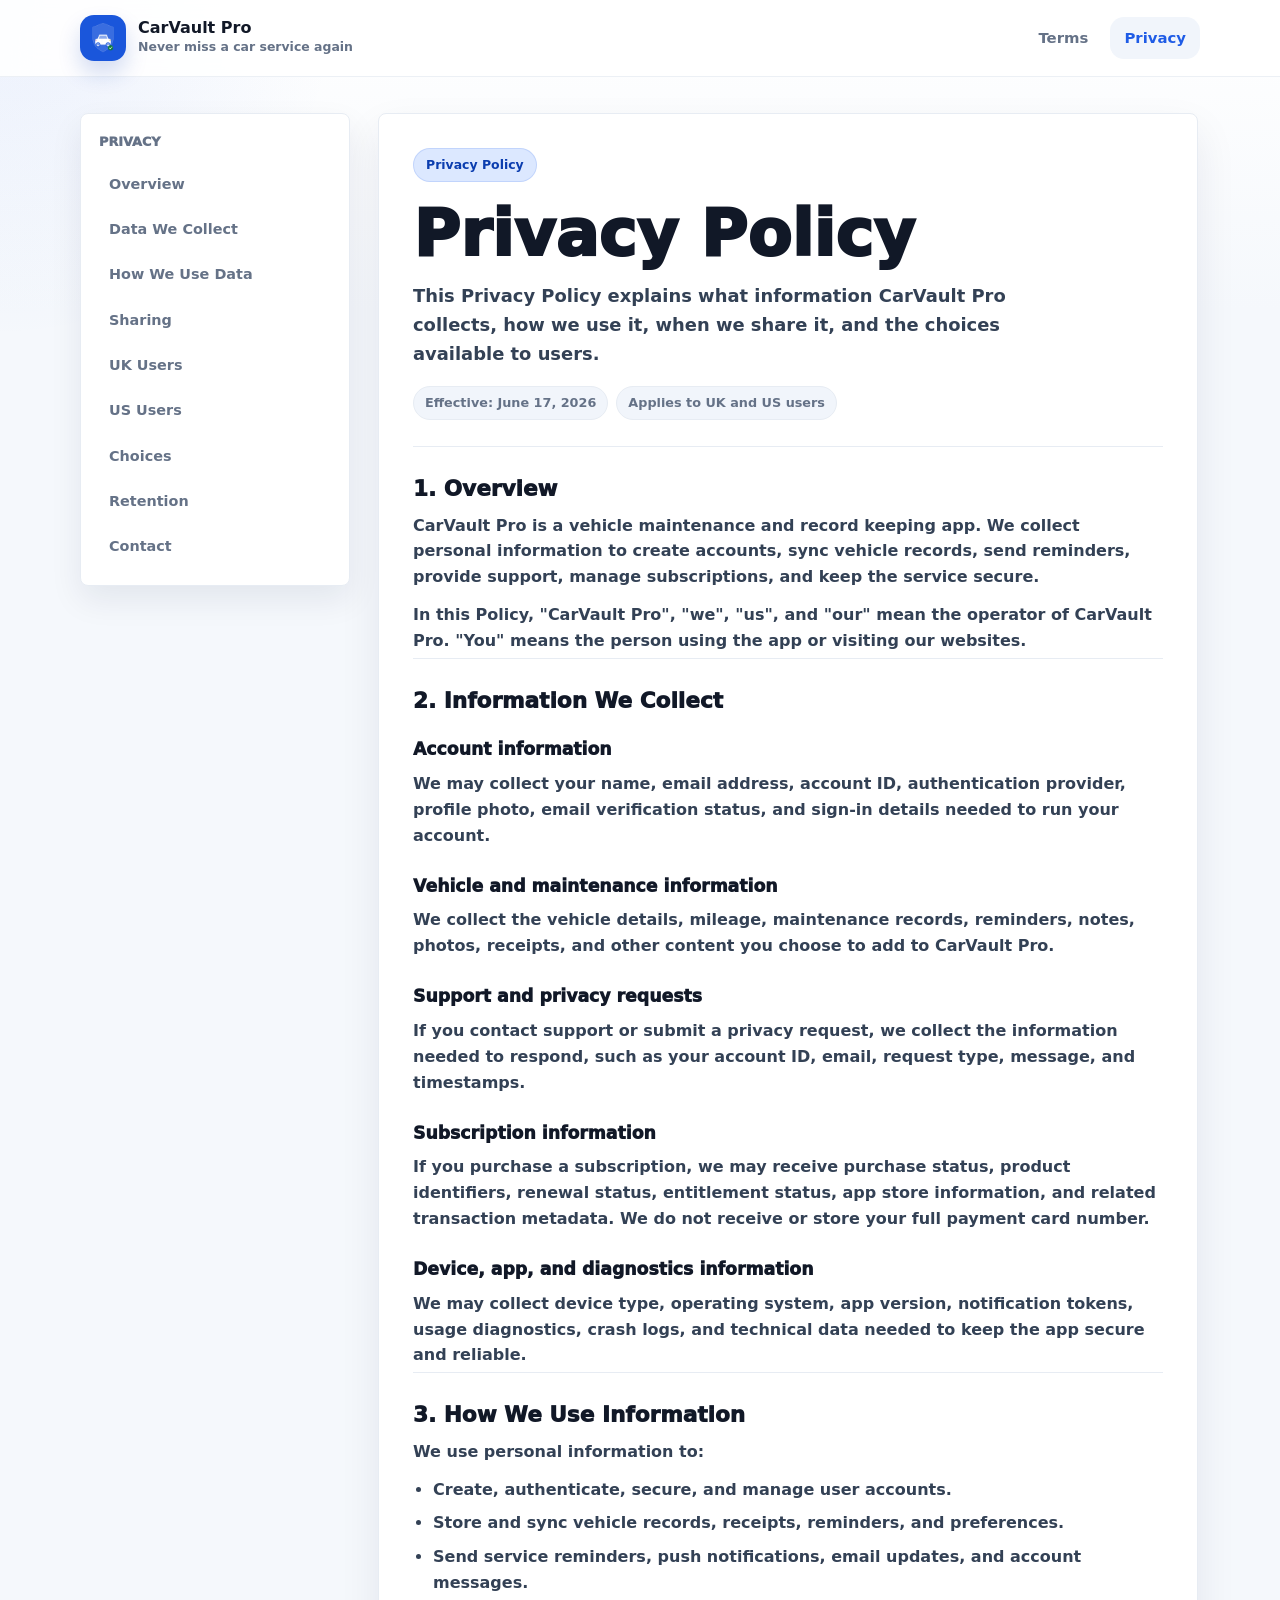
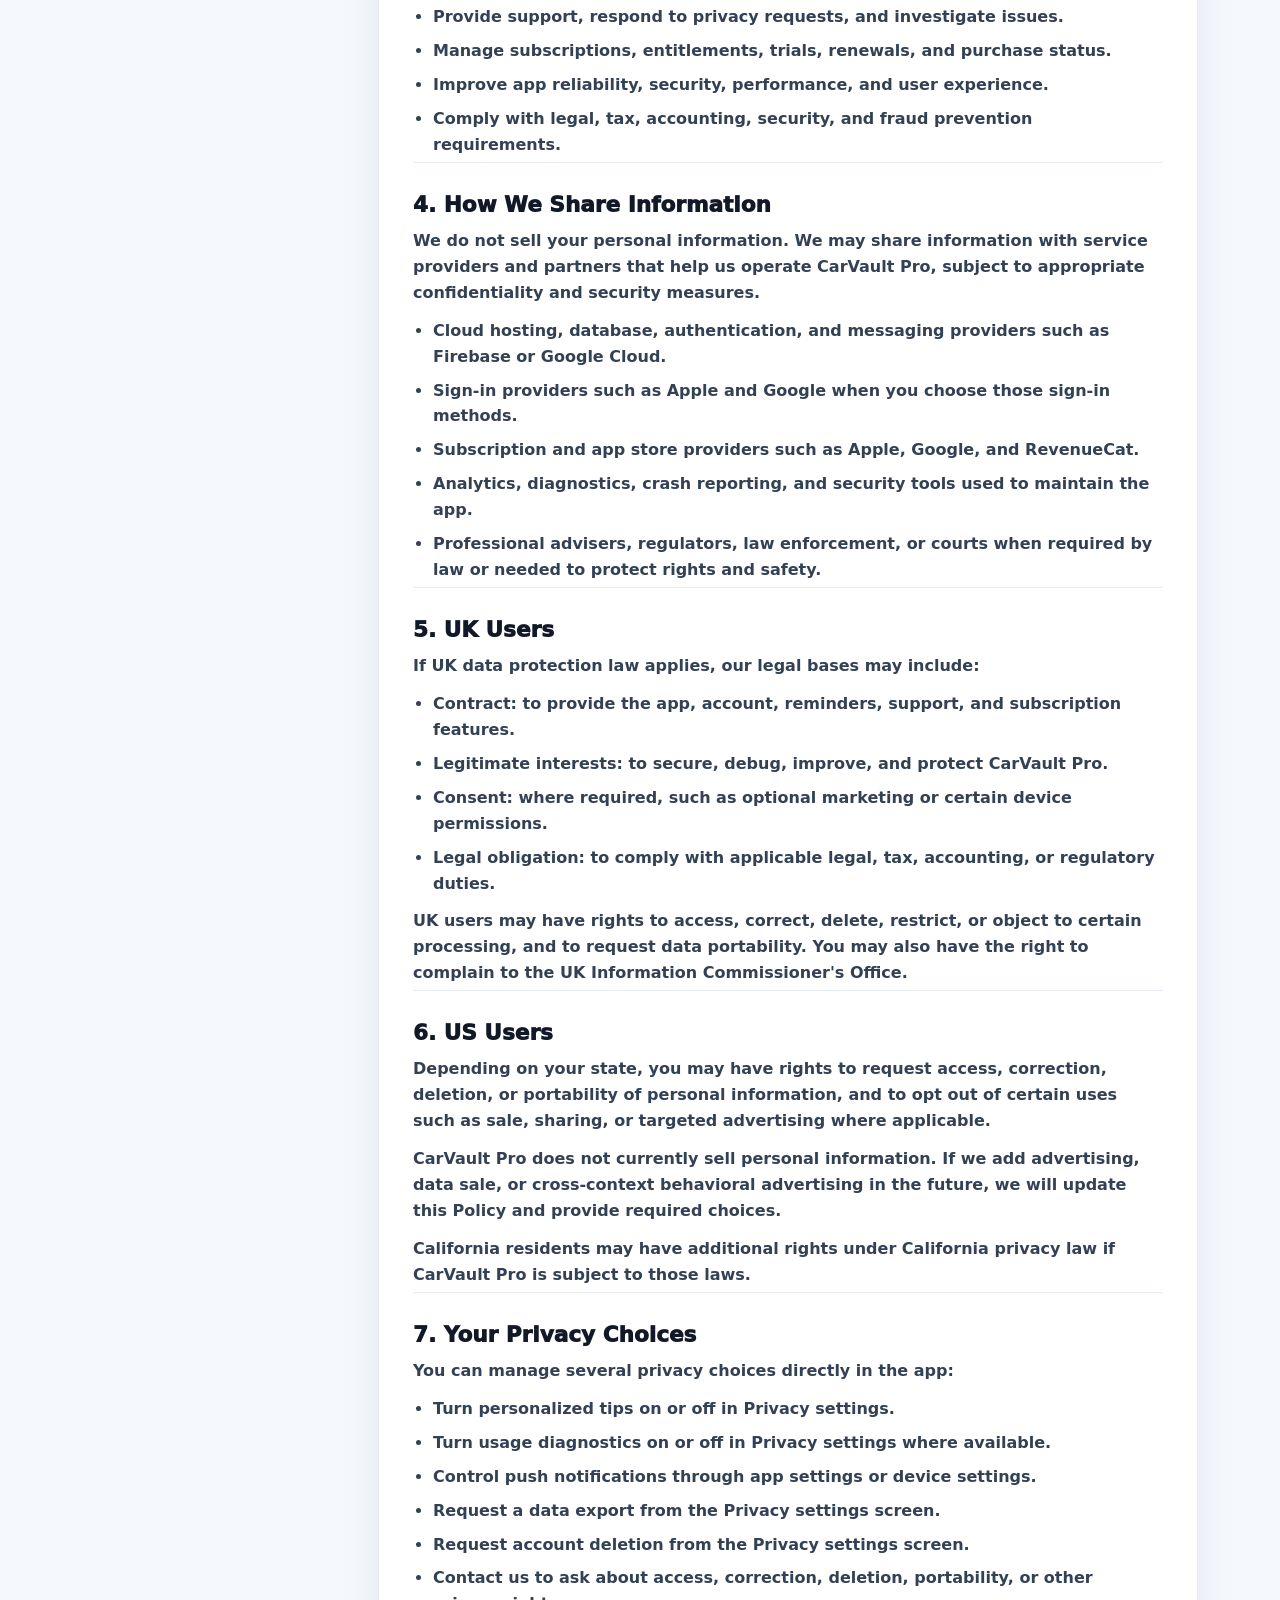
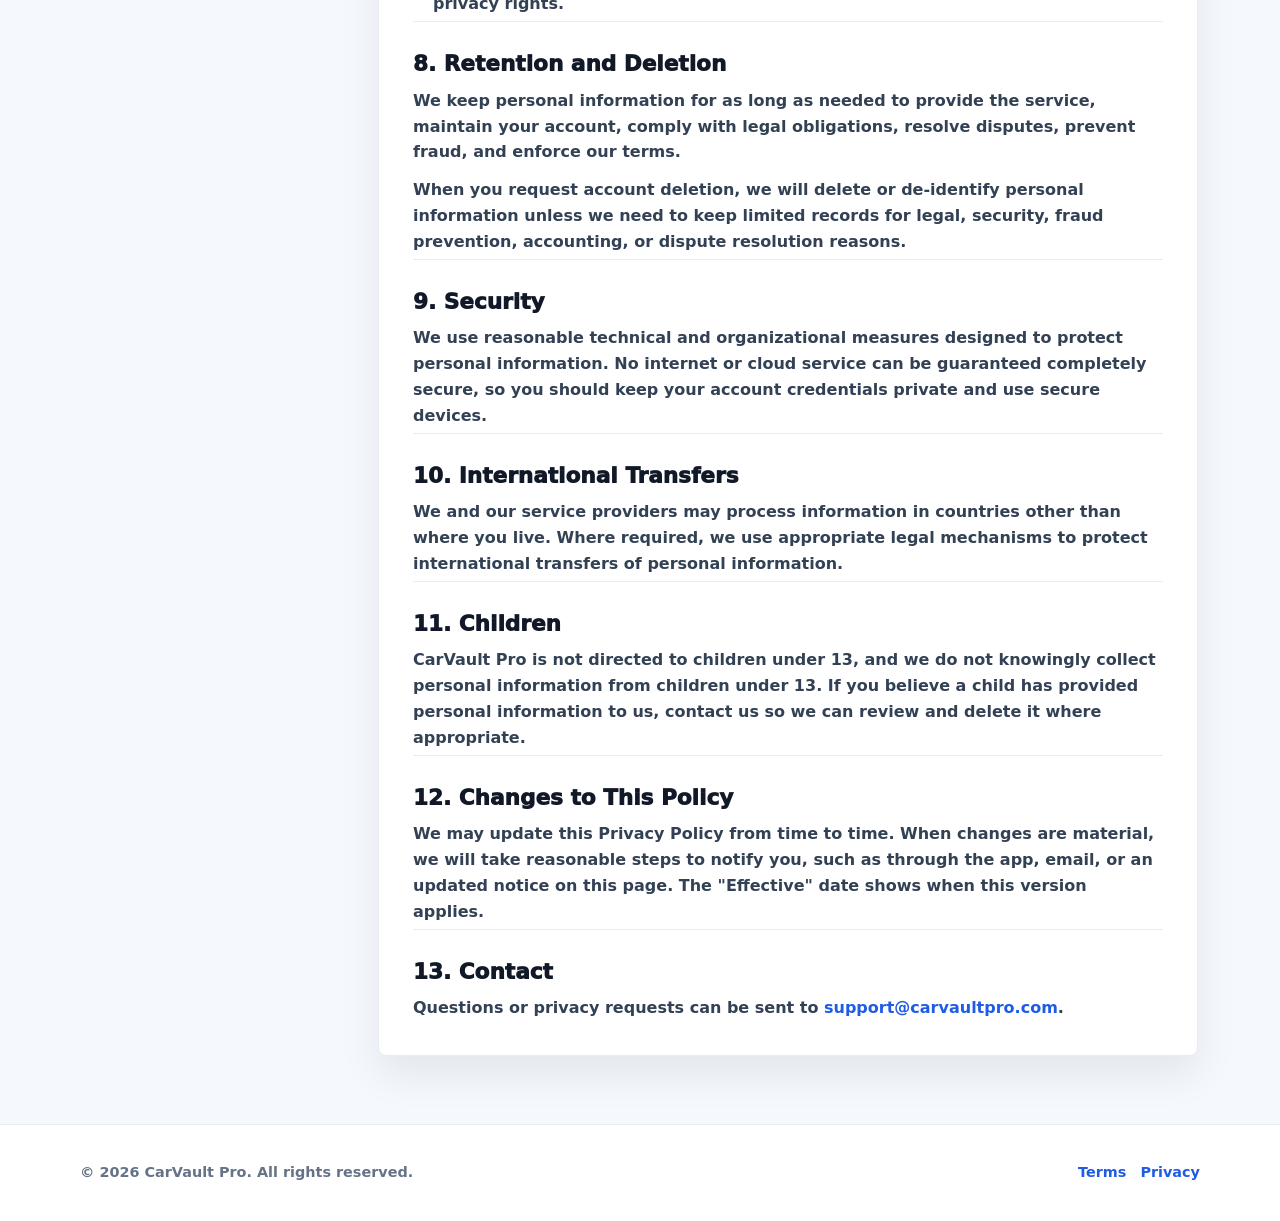
==== commit 07e16067: "latest" ====
--- a/index.html
+++ b/index.html
@@ -3,137 +3,21 @@
   <head>
     <meta charset="utf-8">
     <meta name="viewport" content="width=device-width, initial-scale=1">
-    <title>CarVault Pro Legal</title>
-    <meta
-      name="description"
-      content="CarVault Pro legal documents, including Terms of Service and Privacy Policy."
-    >
+    <title>Privacy Policy | CarVault Pro</title>
+    <meta name="description" content="Privacy Policy for CarVault Pro.">
+    <meta http-equiv="refresh" content="0; url=privacy/">
+    <link rel="canonical" href="privacy/">
     <link rel="icon" href="assets/app_icon.png">
-    <link rel="stylesheet" href="styles.css">
+    <script>
+      window.location.replace("privacy/");
+    </script>
   </head>
   <body>
-    <a class="skip-link" href="#main">Skip to content</a>
-    <header class="site-header">
-      <div class="nav">
-        <a class="brand" href="index.html" aria-label="CarVault Pro legal home">
-          <img class="brand-mark" src="assets/app_icon.png" alt="">
-          <span class="brand-text">
-            <span class="brand-name">CarVault Pro</span>
-            <span class="brand-tagline">Never miss a car service again</span>
-          </span>
-        </a>
-        <nav class="nav-links" aria-label="Legal navigation">
-          <a class="nav-link" href="terms/">Terms</a>
-          <a class="nav-link" href="privacy/">Privacy</a>
-          <a class="nav-link" href="privacy/#choices">Privacy Choices</a>
-        </nav>
-      </div>
-    </header>
-
-    <main id="main">
-      <section class="hero">
-        <div class="hero-grid">
-          <div class="hero-copy">
-            <span class="eyebrow">Legal documents</span>
-            <h1>Clear terms and privacy information for CarVault Pro users.</h1>
-            <p class="lead">
-              Use these pages as the public links for App Store, Google Play,
-              signup, and Settings. Replace the placeholder contact details
-              before publishing.
-            </p>
-            <div class="hero-actions">
-              <a class="button button-primary" href="terms/">View Terms</a>
-              <a class="button" href="privacy/">View Privacy Policy</a>
-            </div>
-          </div>
-
-          <aside class="hero-panel" aria-label="Legal setup summary">
-            <div class="panel-top">
-              <div class="status-row">
-                <span class="status-pill">Static site ready</span>
-                <span class="status-pill">UK / US template</span>
-              </div>
-              <p class="panel-title">Deploy this folder as your legal site.</p>
-              <p class="panel-subtitle">
-                Works on GitHub Pages, Vercel, Netlify, or any static host.
-              </p>
-            </div>
-            <div class="panel-list">
-              <div class="panel-item">
-                <span class="icon-tile">1</span>
-                <p>
-                  <strong>Terms of Service</strong>
-                  <span>Rules, accounts, subscriptions, acceptable use, liability.</span>
-                </p>
-              </div>
-              <div class="panel-item">
-                <span class="icon-tile">2</span>
-                <p>
-                  <strong>Privacy Policy</strong>
-                  <span>Data collection, use, sharing, retention, UK and US rights.</span>
-                </p>
-              </div>
-              <div class="panel-item">
-                <span class="icon-tile">3</span>
-                <p>
-                  <strong>App links</strong>
-                  <span>Use these URLs in signup, Settings, App Store, and Play Console.</span>
-                </p>
-              </div>
-            </div>
-          </aside>
-        </div>
-
-        <div class="cards" aria-label="Legal documents">
-          <a class="legal-card" href="terms/">
-            <span class="card-icon">T</span>
-            <h2>Terms of Service</h2>
-            <p>
-              The agreement users accept when they create an account or use
-              CarVault Pro.
-            </p>
-            <span class="card-link">Open Terms</span>
-          </a>
-
-          <a class="legal-card" href="privacy/">
-            <span class="card-icon">P</span>
-            <h2>Privacy Policy</h2>
-            <p>
-              How CarVault Pro collects, uses, shares, protects, and deletes
-              personal information.
-            </p>
-            <span class="card-link">Open Privacy Policy</span>
-          </a>
-        </div>
-
-        <div class="checklist">
-          <span class="eyebrow">Before launch</span>
-          <div class="checklist-grid">
-            <div class="check-item">
-              <strong>Replace contact details</strong>
-              <span>Update support@yourdomain.com and legal operator details.</span>
-            </div>
-            <div class="check-item">
-              <strong>Add final URLs</strong>
-              <span>Use /terms/ and /privacy/ in your app and stores.</span>
-            </div>
-            <div class="check-item">
-              <strong>Review with counsel</strong>
-              <span>Legal templates should be checked before production use.</span>
-            </div>
-          </div>
-        </div>
-      </section>
+    <main>
+      <p>
+        Opening <a href="privacy/">CarVault Pro Privacy Policy</a>.
+        <a href="terms/">Terms of Service</a>.
+      </p>
     </main>
-
-    <footer class="site-footer">
-      <div class="footer-inner">
-        <span>&copy; 2026 CarVault Pro. All rights reserved.</span>
-        <nav class="footer-links" aria-label="Footer navigation">
-          <a href="terms/">Terms</a>
-          <a href="privacy/">Privacy</a>
-        </nav>
-      </div>
-    </footer>
   </body>
 </html>
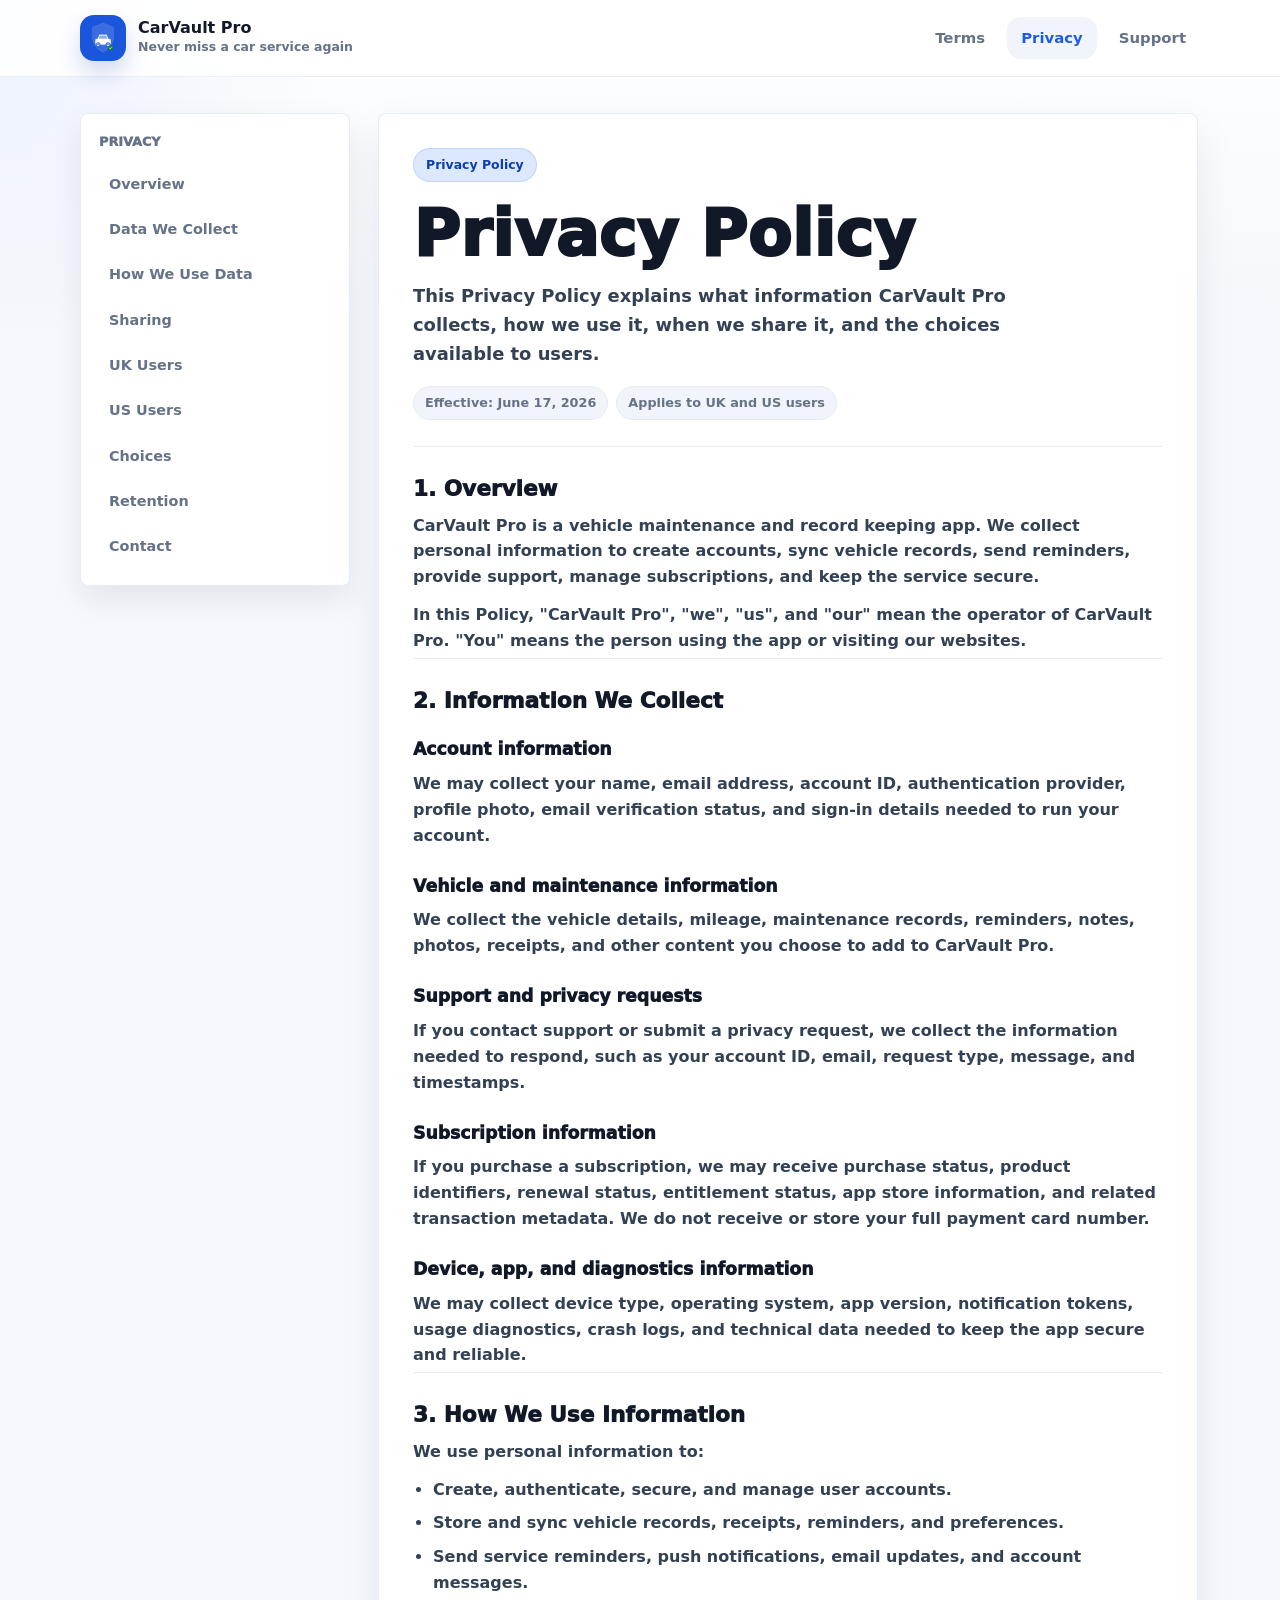
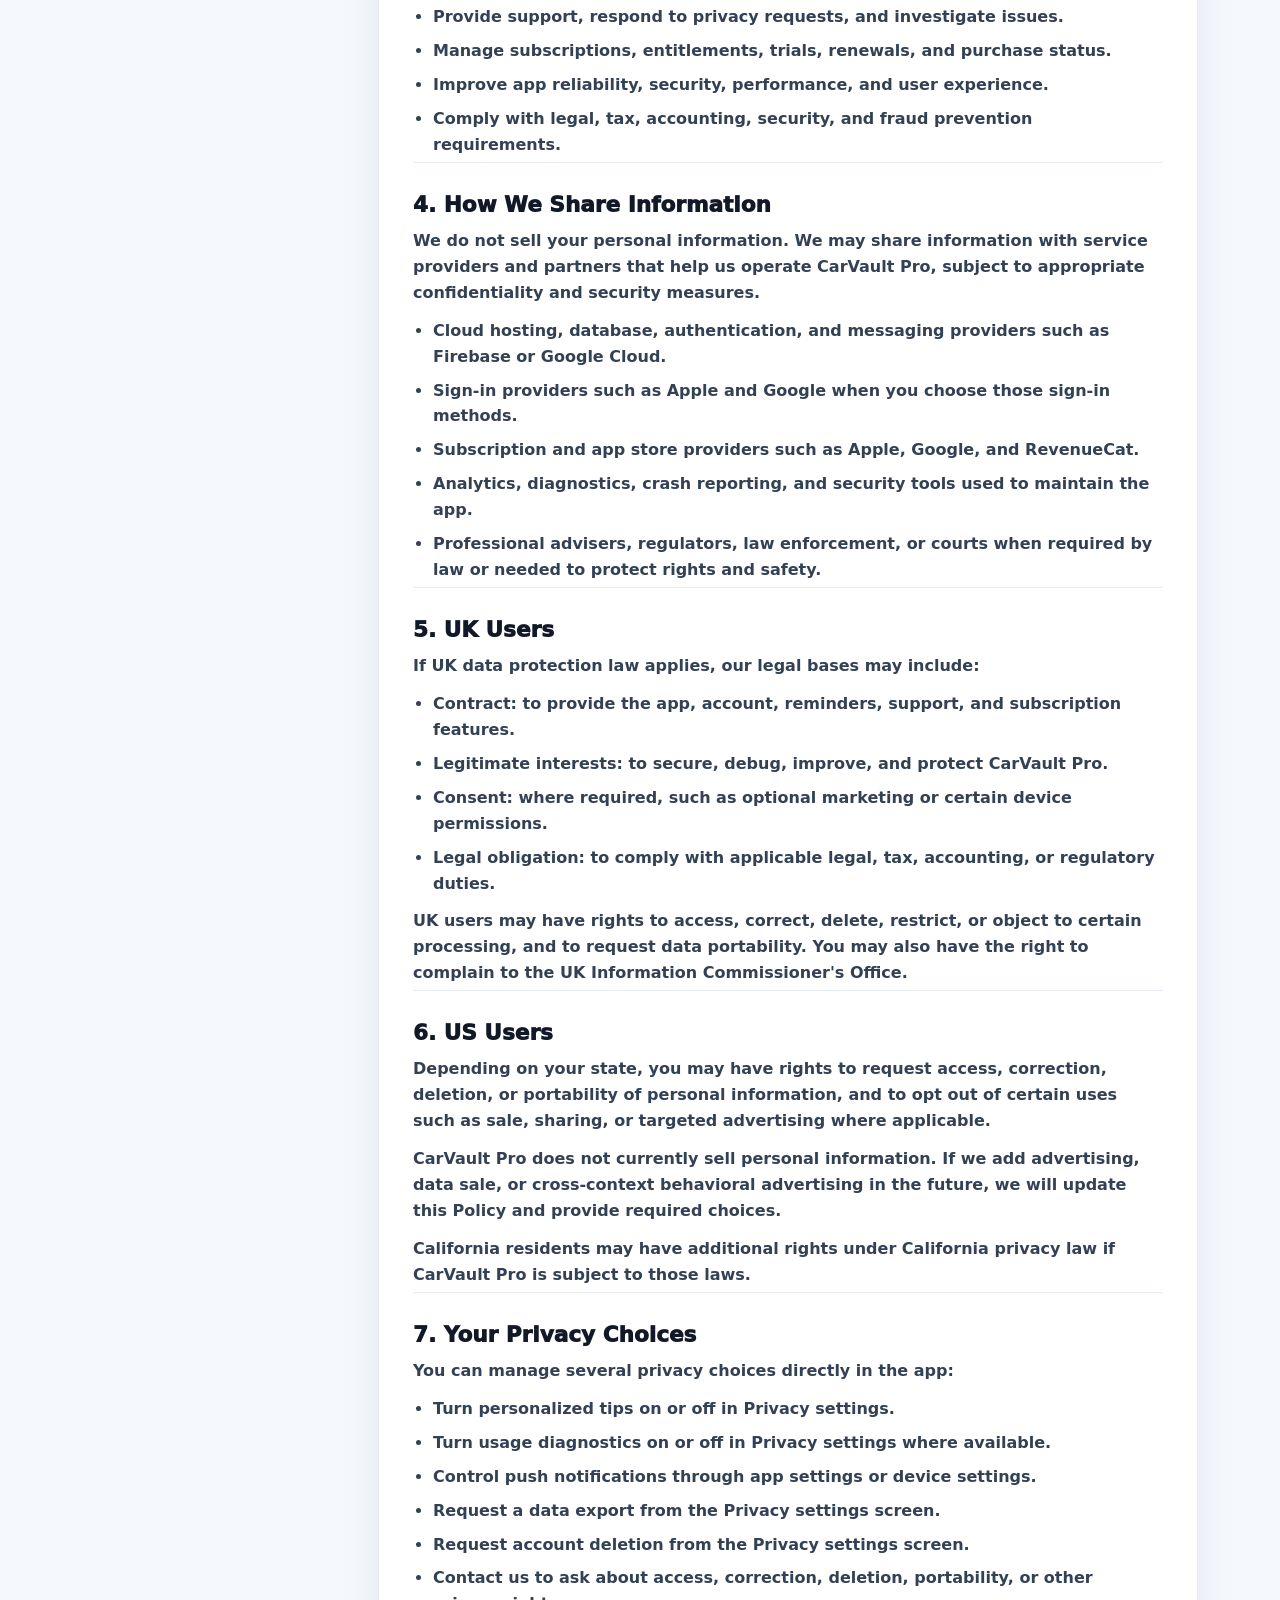
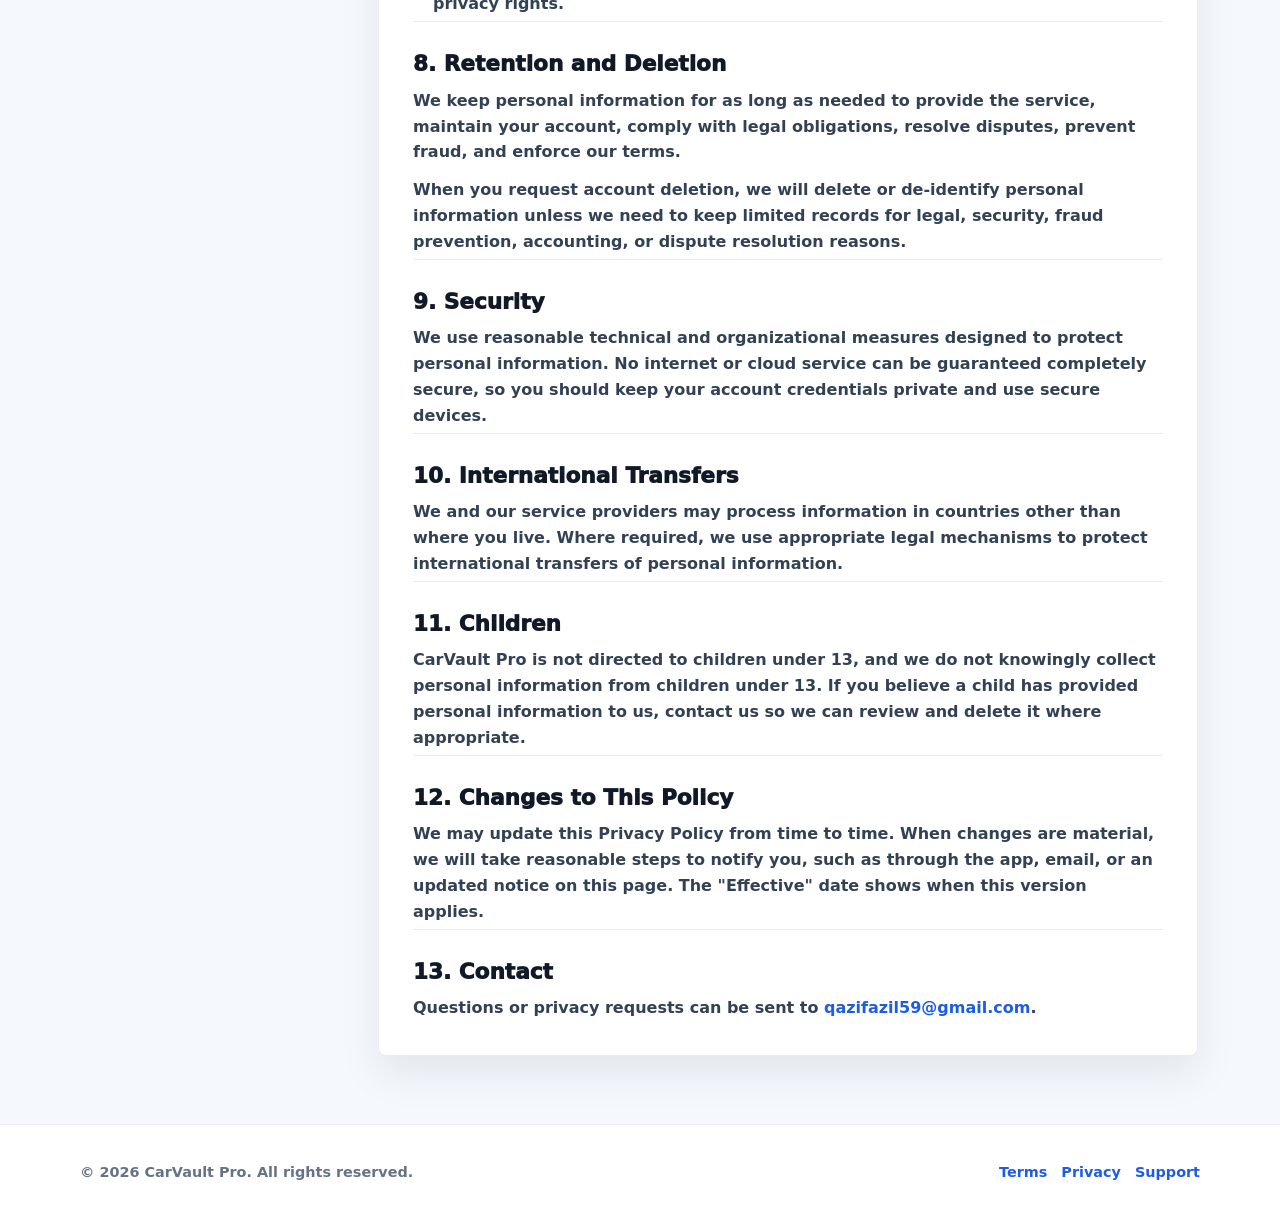
==== commit 97e8b3a4: "latest" ====
--- a/index.html
+++ b/index.html
@@ -17,6 +17,7 @@
       <p>
         Opening <a href="privacy/">CarVault Pro Privacy Policy</a>.
         <a href="terms/">Terms of Service</a>.
+        <a href="support/">Support</a>.
       </p>
     </main>
   </body>
